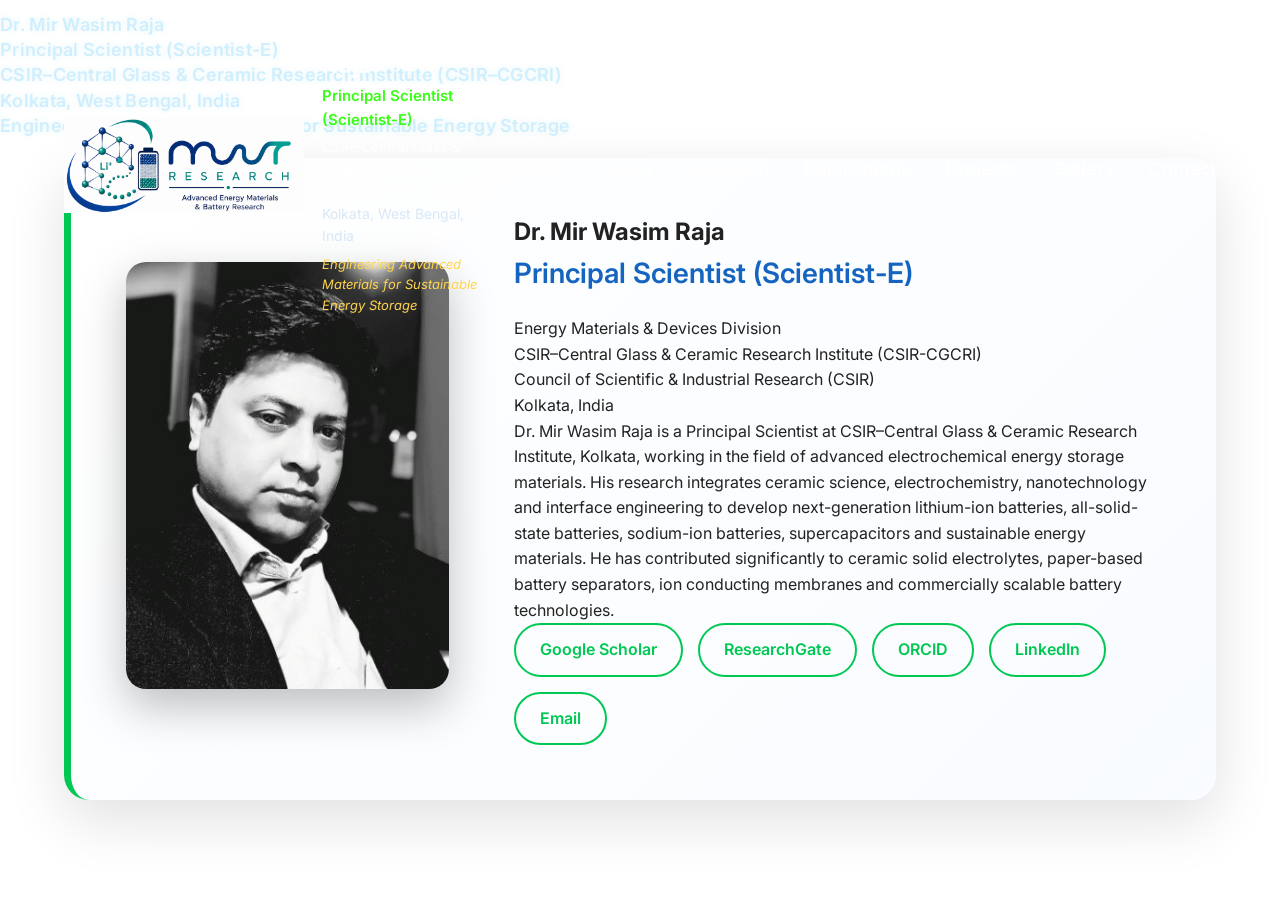
==== about.html @ a25ffb7a "Update about.html" ====
<!DOCTYPE html>
<html lang="en">

<head>

<meta charset="UTF-8">

<meta name="viewport" content="width=device-width, initial-scale=1.0">

<title>About | MWR Research</title>

<link rel="stylesheet" href="styles.css">

<link rel="preconnect" href="https://fonts.googleapis.com">

<link rel="preconnect" href="https://fonts.gstatic.com" crossorigin>

<link href="https://fonts.googleapis.com/css2?family=Inter:wght@300;400;500;600;700&display=swap" rel="stylesheet">

</head>

<body>

<!-- ==========================
HEADER
========================== -->

<header>

<div class="container">

<div class="logo-section">

<a href="index.html">

<img src="logo.png" alt="MWR Research Logo">

</a>

<div class="header-info">

<div class="header-info">

<div class="header-name">
Dr. Mir Wasim Raja
</div>

<div class="header-designation">
Principal Scientist (Scientist-E)
</div>

<div class="header-organization">
CSIR–Central Glass & Ceramic Research Institute (CSIR–CGCRI)
</div>

<div class="header-location">
Kolkata, West Bengal, India
</div>

<div class="header-tagline">
Engineering Advanced Materials for Sustainable Energy Storage
</div>

</div>
</div>

<nav>

<a href="index.html">Home</a>

<a href="about.html" class="active">About</a>

<a href="#">Research</a>

<a href="#">Publications</a>

<a href="#">Projects</a>

<a href="#">Gallery</a>

<a href="#">Contact</a>

</nav>

</div>

</header>
<!-- ==========================
HERO
========================== -->

<div class="director-name">

    <div class="name">
        Dr. Mir Wasim Raja
    </div>

    <div class="designation">
        Principal Scientist (Scientist-E)
    </div>

    <div class="profile-institute">
        CSIR–Central Glass & Ceramic Research Institute (CSIR–CGCRI)<br>
        Kolkata, West Bengal, India
    </div>

    <div class="tagline">
        Engineering Advanced Materials for Sustainable Energy Storage
    </div>

</div>
<!-- ==========================
PROFILE
========================== -->

<section class="about-profile">

<div class="container">

<div class="profile-card">

<div class="profile-image">
<img src="profile.jpg" alt="Dr. Mir Wasim Raja">
</div>

<div class="profile-content">

<h1>Dr. Mir Wasim Raja</h1>

<h3>Principal Scientist (Scientist-E)</h3>

<p class="institute">

Energy Materials & Devices Division<br>
CSIR–Central Glass & Ceramic Research Institute (CSIR-CGCRI)<br>
Council of Scientific & Industrial Research (CSIR)<br>
Kolkata, India

</p>

<p>

Dr. Mir Wasim Raja is a Principal Scientist at CSIR–Central Glass &
Ceramic Research Institute, Kolkata, working in the field of advanced
electrochemical energy storage materials.

His research integrates ceramic science, electrochemistry,
nanotechnology and interface engineering to develop next-generation
lithium-ion batteries, all-solid-state batteries, sodium-ion batteries,
supercapacitors and sustainable energy materials.

He has contributed significantly to ceramic solid electrolytes,
paper-based battery separators, ion conducting membranes and
commercially scalable battery technologies.

</p>

<div class="profile-buttons">

<a href="#">Google Scholar</a>

<a href="#">ResearchGate</a>

<a href="#">ORCID</a>

<a href="#">LinkedIn</a>

<a href="mailto:mwraja.cgcri@csir.res.in">Email</a>

</div>

</div>

</div>

</div>

</section>
---- styles.css ----
/* ==========================================
   MWR RESEARCH WEBSITE
   Author: Dr. Mir Wasim Raja
========================================== */

*{
    margin:0;
    padding:0;
    box-sizing:border-box;
}

html{
    scroll-behavior:smooth;
}

body{
    font-family:'Inter',sans-serif;
    background:#ffffff;
    color:#222;
    line-height:1.6;
}

/* ==========================
   CONTAINER
========================== */

.container{
    width:90%;
    max-width:1300px;
    margin:auto;
}

/* ==========================
   HEADER
========================== */

header{
    position:absolute;
    top:0;
    left:0;
    width:100%;
    z-index:1000;
    padding:22px 0;
    background:transparent;
}

header .container{
    display:flex;
    justify-content:space-between;
    align-items:center;
}
/* ==========================
   DIRECTOR NAME
========================== */

.director-name{
    margin-top:12px;
    margin-bottom:20px;
    font-size:18px;
    font-weight:600;
    color:#CFEFFF;
    letter-spacing:0.3px;
    text-shadow:0 0 6px rgba(176,224,230,0.30);
    line-height:1.4;
}


/* ==========================
   LOGO
========================== */

/* ==========================
   LOGO & HEADER INFO
========================== */

.logo-section{

    display:flex;

    align-items:center;

    gap:18px;

}

.logo-section{

    display:flex;

    align-items:center;

    gap:18px;

}

.logo-section img{

    width:240px;

    height:auto;

    transition:.3s;

}

.logo-section img:hover{

    transform:scale(1.03);

}

.logo-section img:hover{

    transform:scale(1.03);

}

.header-info{

    display:flex;

    flex-direction:column;

    justify-content:center;

}

.header-name{

    color:#ffffff;

    font-size:24px;

    font-weight:700;

    line-height:1.2;

}

.header-designation{

    color:#39FF14;

    font-size:15px;

    font-weight:600;

    margin-top:4px;

}

.header-organization{

    color:#ffffff;

    font-size:14px;

    margin-top:4px;

}

.header-location{

    color:#d9e7f5;

    font-size:14px;

}

.header-tagline{

    color:#FFD54F;

    font-size:13px;

    font-style:italic;

    margin-top:6px;

}
/* ==========================
   NAVIGATION
========================== */

nav{
    display:flex;
    gap:35px;
}

nav a{
    text-decoration:none;
    color:#ffffff;
    font-size:18px;
    font-weight:600;
    transition:.3s;
}

nav a:hover{
    color:#39FF14;
}

/* ==========================
   HERO
========================== */

.hero{

    min-height:100vh;

    display:flex;
    align-items:center;

    background:
    linear-gradient(
    rgba(5,12,28,.60),
    rgba(5,12,28,.70)
    ),
    url("hero-bg.png");

    background-size:cover;
    background-position:center;
    background-repeat:no-repeat;
}

.hero .container{
    max-width:1300px;
}

/* ==========================
   HERO CONTENT
========================== */

.hero h1{

    width:48%;

    font-size:30px;

    line-height:1.02;

    font-weight:800;

    color:#87CEEB; 

    margin-bottom:25px;

}

.hero h2{

    color:#39FF14;

    font-size:34px;

    font-weight:700;

    margin-bottom:28px;

    text-shadow:0 0 10px rgba(57,255,20,.55);

}

.hero p{

    width:45%;

    color:#ffffff;

    font-size:16px;

    line-height:1.8;

    margin-bottom:45px;

}

/* ==========================
   BUTTONS
========================== */

.hero-buttons{

    display:flex;

    gap:20px;

}

.btn-primary{

    background:#00B96B;

    color:white;

    padding:16px 34px;

    border-radius:8px;

    text-decoration:none;

    font-weight:700;

    transition:.3s;

}

.btn-primary:hover{

    background:#00945a;

    transform:translateY(-2px);

}

.btn-secondary{

    color:white;

    border:2px solid rgba(255,255,255,.8);

    padding:16px 34px;

    border-radius:8px;

    text-decoration:none;

    font-weight:600;

    transition:.3s;

}

.btn-secondary:hover{

    background:white;

    color:#0B3D91;

}

/* ==========================
   RESPONSIVE
========================== */

@media(max-width:992px){

.hero h1{

font-size:56px;

width:100%;

}

.hero h2{

font-size:28px;

}

.hero p{

width:100%;

font-size:18px;

}

nav{

display:none;

}

.hero-buttons{

flex-wrap:wrap;

}

}
/*==================================================
ABOUT PAGE
==================================================*/

/*==================================
ABOUT HERO
==================================*/

.about-hero{

    background:
    linear-gradient(rgba(2,18,45,.82),rgba(2,18,45,.82)),
    url("hero-bg.png");

    background-size:cover;
    background-position:center;
    background-repeat:no-repeat;

    padding:220px 20px 140px;

    text-align:center;

}

.about-hero h1{

    color:#FFFFFF;

    font-size:56px;

    font-weight:700;

    margin-bottom:20px;

}

.about-hero p{

    color:#ffffff;

    font-size:22px;

    max-width:850px;

    margin:auto;

    line-height:1.7;

    letter-spacing:.5px;

}

/*==================================
ABOUT PROFILE
==================================*/

.about-profile .container{

    max-width:1300px;

    margin:auto;

}
/*==================================
PROFILE CARD
==================================*/

.profile-card{

    display:flex;

    align-items:center;

    gap:65px;

    background:linear-gradient(135deg,#ffffff,#f8fbff);

    border-radius:25px;

    padding:55px;

    box-shadow:0 20px 60px rgba(0,0,0,.12);

    border-left:7px solid #00C853;

    transition:.35s;

}

.profile-card:hover{

    transform:translateY(-6px);

    box-shadow:0 30px 70px rgba(0,0,0,.18);

}

/*==================================
PROFILE IMAGE
==================================*/

.profile-image{

    flex:1;

    text-align:center;

}

.profile-image img{

    width:340px;

    max-width:100%;

    border-radius:20px;

    box-shadow:0 18px 45px rgba(0,0,0,.25);

    transition:.35s;

}

.profile-image img:hover{

    transform:scale(1.03);

}

/*==================================
PROFILE CONTENT
==================================*/

.profile-content{

    flex:2;

    max-width:760px;

}

.profile-content h2{

    color:#00B050;

    font-size:48px;

    font-weight:700;

    margin-bottom:10px;

}

.profile-content h3{

    color:#1565C0;

    font-size:28px;

    font-weight:600;

    margin-bottom:20px;

}

.profile-content .profile-institute{

    color:#555;

    font-size:18px;

    line-height:1.9;

    margin-bottom:28px;

}

.intro{

    color:#444;

    font-size:18px;

    line-height:1.9;

    text-align:justify;

    margin-bottom:35px;

}

/*==================================
PROFILE BUTTONS
==================================*/

.profile-buttons{

    display:flex;

    flex-wrap:wrap;

    gap:15px;

}

.profile-buttons a{

    display:inline-block;

    padding:12px 24px;

    text-decoration:none;

    border:2px solid #00C853;

    border-radius:30px;

    color:#00C853;

    font-weight:600;

    transition:.3s;

}

.profile-buttons a:hover{

    background:#00C853;

    color:#ffffff;

}

/*==================================
SECTION TITLE
==================================*/

.section-title{

    text-align:center;

    margin-bottom:55px;

}

.section-title h2{

    color:#003366;

    font-size:42px;

    margin-bottom:15px;

}

.section-title p{

    color:#666;

    font-size:19px;

}

/*==================================
RESPONSIVE
==================================*/

@media(max-width:1100px){

.profile-card{

    flex-direction:column;

    text-align:center;

}

.profile-content{

    max-width:100%;

    text-align:center;

}

.intro{

    text-align:left;

}

}

@media(max-width:768px){

.about-hero{

    padding:180px 20px 100px;

}

.about-hero h1{

    font-size:42px;

}

.about-hero p{

    font-size:18px;

}

.profile-card{

    padding:35px;

}

.profile-image img{

    width:240px;

}

.profile-content h2{

    font-size:34px;

}

.profile-content h3{

    font-size:22px;

}

.profile-content .profile-institute{

    font-size:16px;

}

.intro{

    font-size:16px;

}

.profile-buttons{

    justify-content:center;

}

}

@media(max-width:500px){

.about-hero h1{

    font-size:32px;

}

.profile-card{

    padding:25px;

}

.profile-image img{

    width:200px;

}

.profile-content h2{

    font-size:28px;

}

.profile-content h3{

    font-size:20px;

}

}
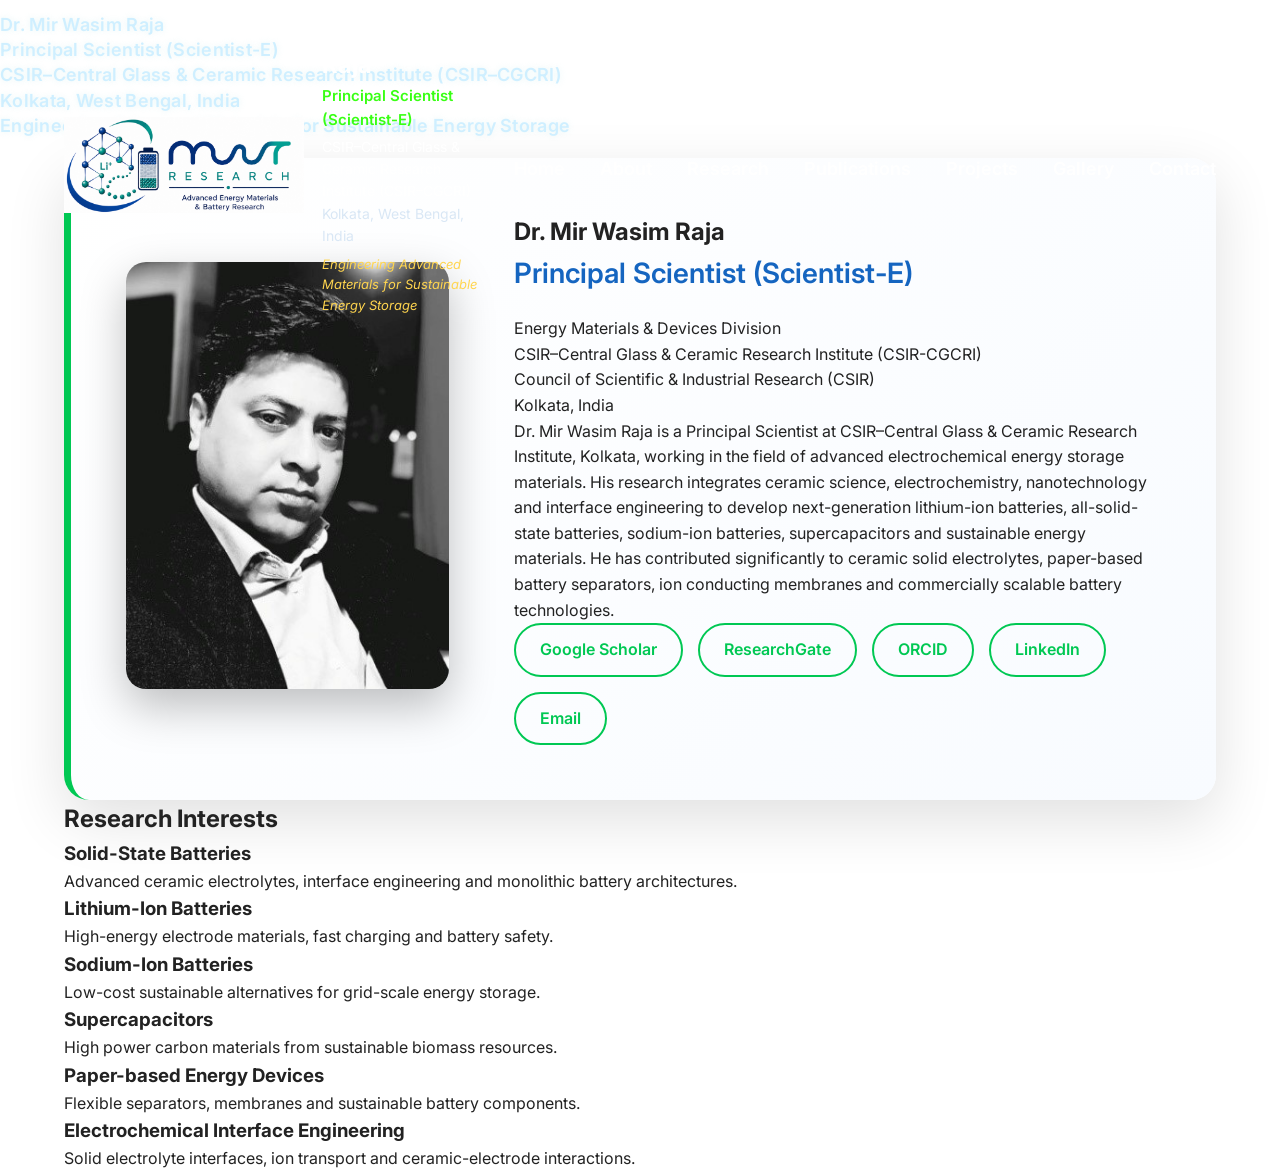
==== commit 12f3b81a: "Add research interests section to about.html Added a new section for research interests with various" ====
--- a/about.html
+++ b/about.html
@@ -176,3 +176,46 @@
 </div>
 
 </section>
+    <section class="research-interest">
+
+<div class="container">
+
+<h2>Research Interests</h2>
+
+<div class="interest-grid">
+
+<div class="card">
+<h3>Solid-State Batteries</h3>
+<p>Advanced ceramic electrolytes, interface engineering and monolithic battery architectures.</p>
+</div>
+
+<div class="card">
+<h3>Lithium-Ion Batteries</h3>
+<p>High-energy electrode materials, fast charging and battery safety.</p>
+</div>
+
+<div class="card">
+<h3>Sodium-Ion Batteries</h3>
+<p>Low-cost sustainable alternatives for grid-scale energy storage.</p>
+</div>
+
+<div class="card">
+<h3>Supercapacitors</h3>
+<p>High power carbon materials from sustainable biomass resources.</p>
+</div>
+
+<div class="card">
+<h3>Paper-based Energy Devices</h3>
+<p>Flexible separators, membranes and sustainable battery components.</p>
+</div>
+
+<div class="card">
+<h3>Electrochemical Interface Engineering</h3>
+<p>Solid electrolyte interfaces, ion transport and ceramic-electrode interactions.</p>
+</div>
+
+</div>
+
+</div>
+
+</section>
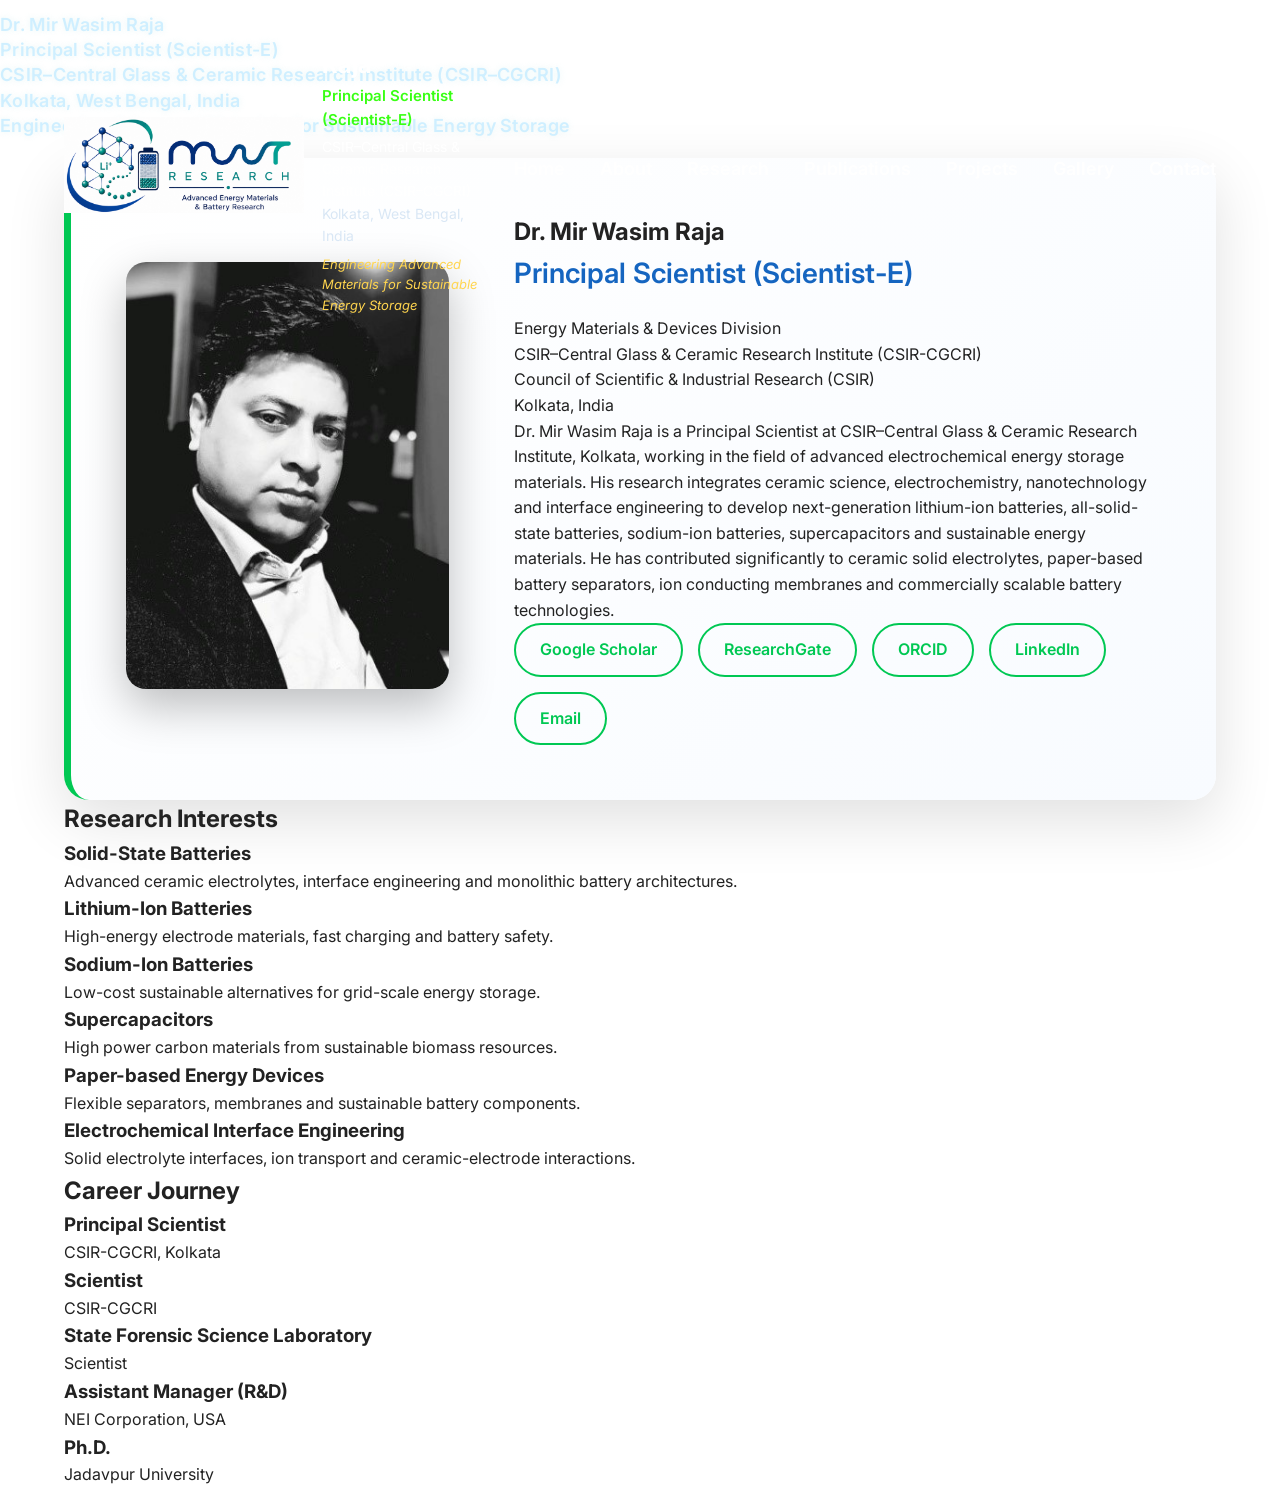
==== commit 4270dc9a: "Add career journey section to about.html" ====
--- a/about.html
+++ b/about.html
@@ -219,3 +219,41 @@
 </div>
 
 </section>
+<section class="career">
+
+<div class="container">
+
+<h2>Career Journey</h2>
+
+<div class="timeline">
+
+<div class="timeline-item">
+<h3>Principal Scientist</h3>
+<p>CSIR-CGCRI, Kolkata</p>
+</div>
+
+<div class="timeline-item">
+<h3>Scientist</h3>
+<p>CSIR-CGCRI</p>
+</div>
+
+<div class="timeline-item">
+<h3>State Forensic Science Laboratory</h3>
+<p>Scientist</p>
+</div>
+
+<div class="timeline-item">
+<h3>Assistant Manager (R&D)</h3>
+<p>NEI Corporation, USA</p>
+</div>
+
+<div class="timeline-item">
+<h3>Ph.D.</h3>
+<p>Jadavpur University</p>
+</div>
+
+</div>
+
+</div>
+
+</section>
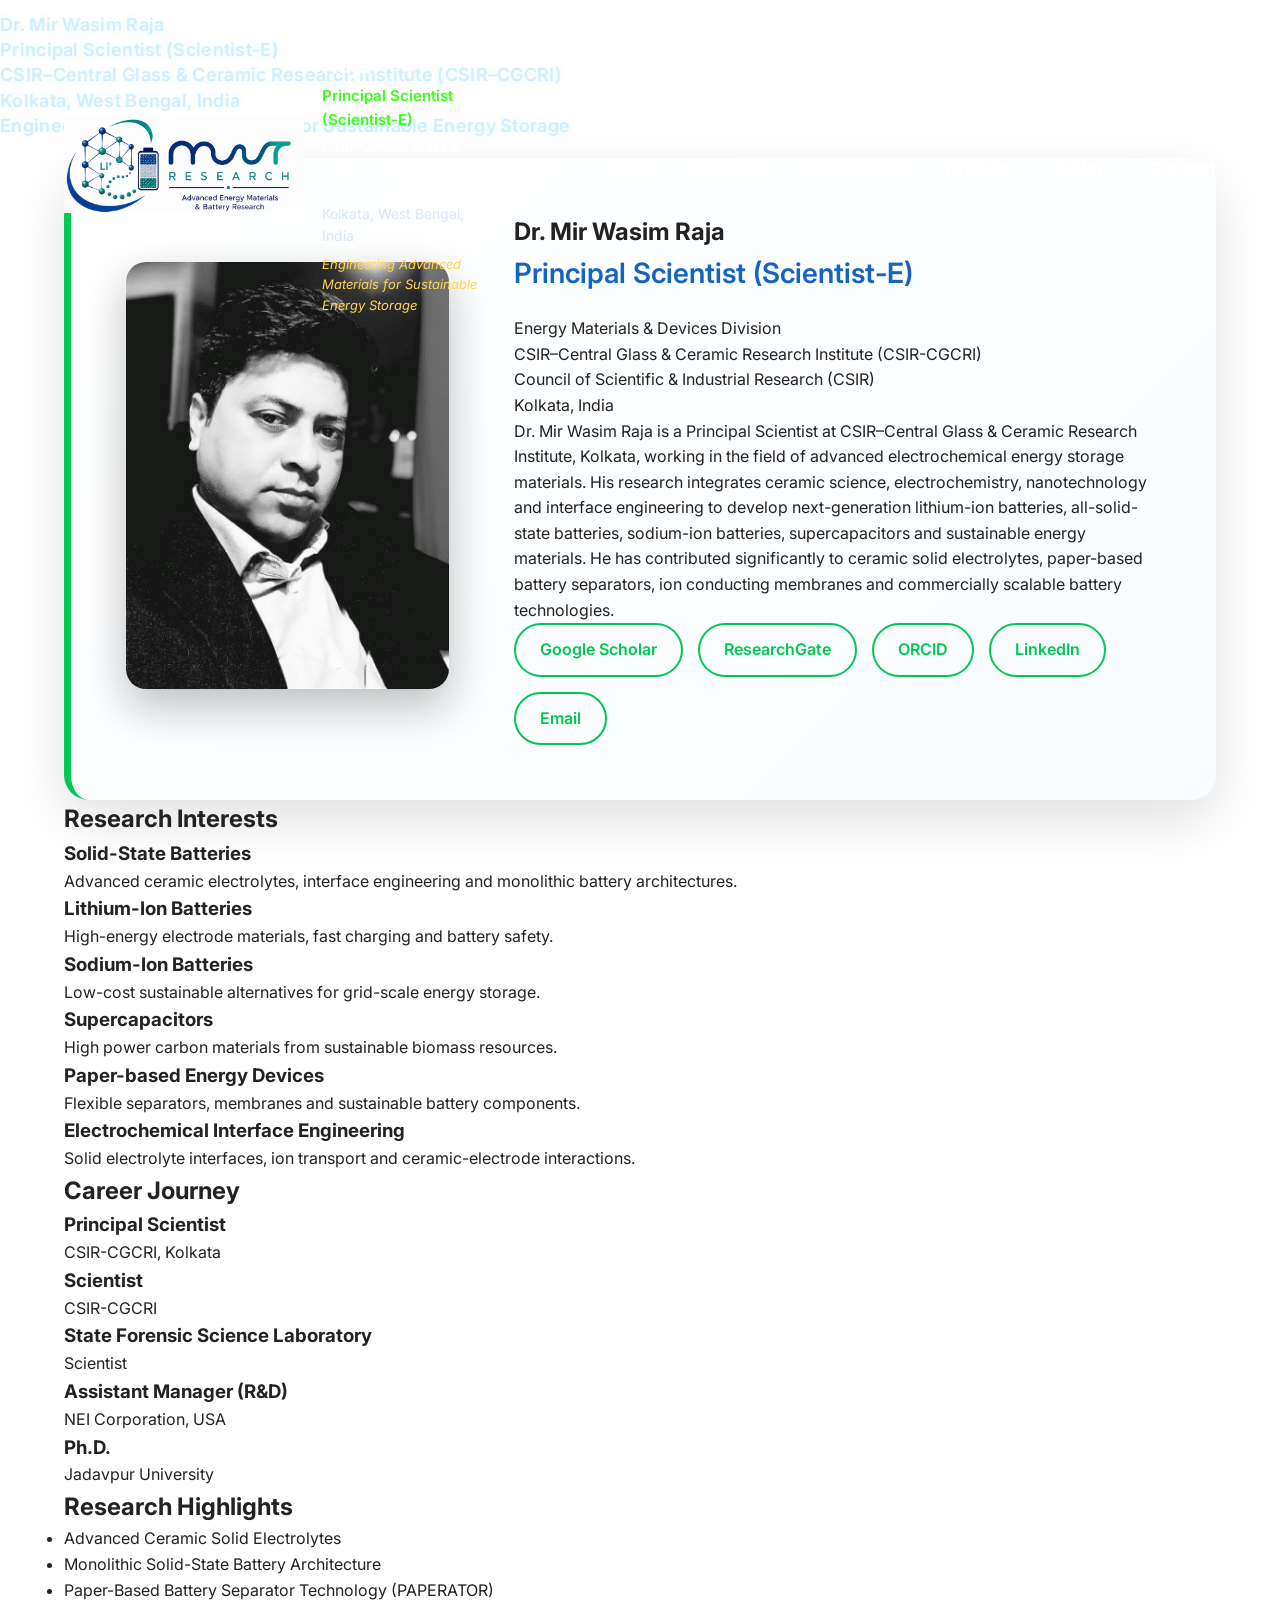
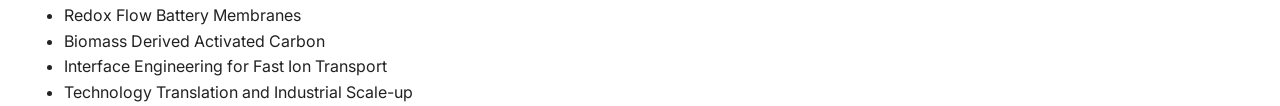
==== commit 76651055: "Add research highlights section to about.html Added a new section for research highlights with a lis" ====
--- a/about.html
+++ b/about.html
@@ -257,3 +257,30 @@
 </div>
 
 </section>
+    <section class="highlights">
+
+<div class="container">
+
+<h2>Research Highlights</h2>
+
+<ul>
+
+<li>Advanced Ceramic Solid Electrolytes</li>
+
+<li>Monolithic Solid-State Battery Architecture</li>
+
+<li>Paper-Based Battery Separator Technology (PAPERATOR)</li>
+
+<li>Redox Flow Battery Membranes</li>
+
+<li>Biomass Derived Activated Carbon</li>
+
+<li>Interface Engineering for Fast Ion Transport</li>
+
+<li>Technology Translation and Industrial Scale-up</li>
+
+</ul>
+
+</div>
+
+</section>
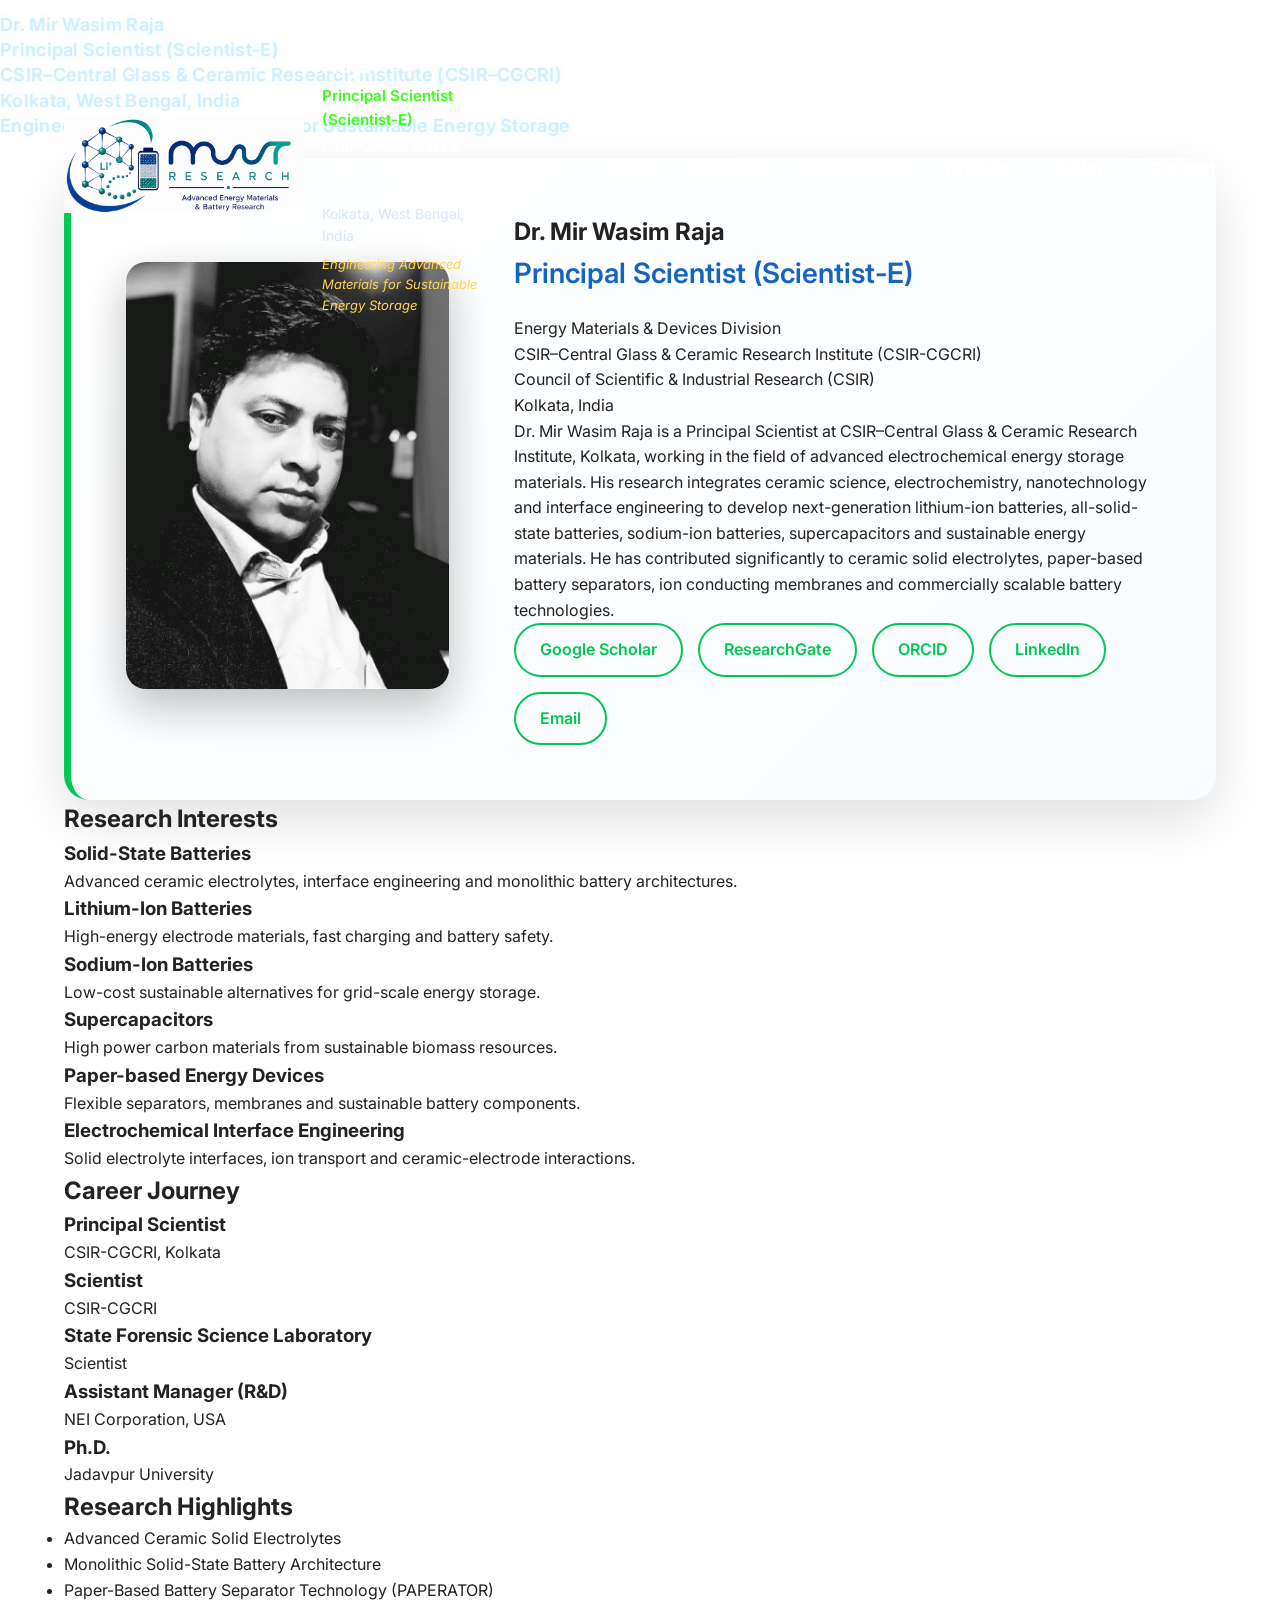
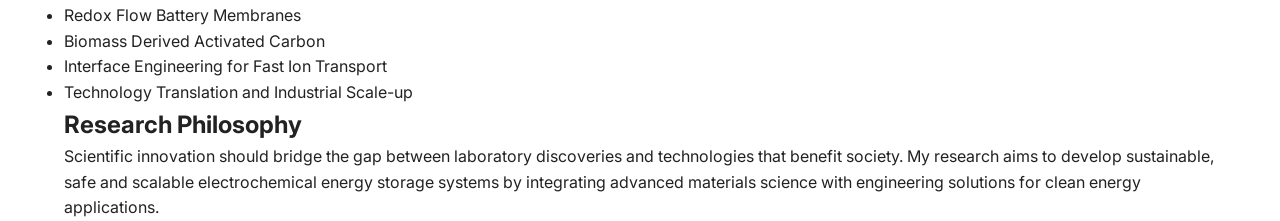
==== commit 181453af: "Add research philosophy section to about.html Added a new section detailing research philosophy." ====
--- a/about.html
+++ b/about.html
@@ -284,3 +284,22 @@
 </div>
 
 </section>
+<section class="philosophy">
+
+<div class="container">
+
+<h2>Research Philosophy</h2>
+
+<p>
+
+Scientific innovation should bridge the gap between laboratory
+discoveries and technologies that benefit society. My research aims to
+develop sustainable, safe and scalable electrochemical energy storage
+systems by integrating advanced materials science with engineering
+solutions for clean energy applications.
+
+</p>
+
+</div>
+
+</section>
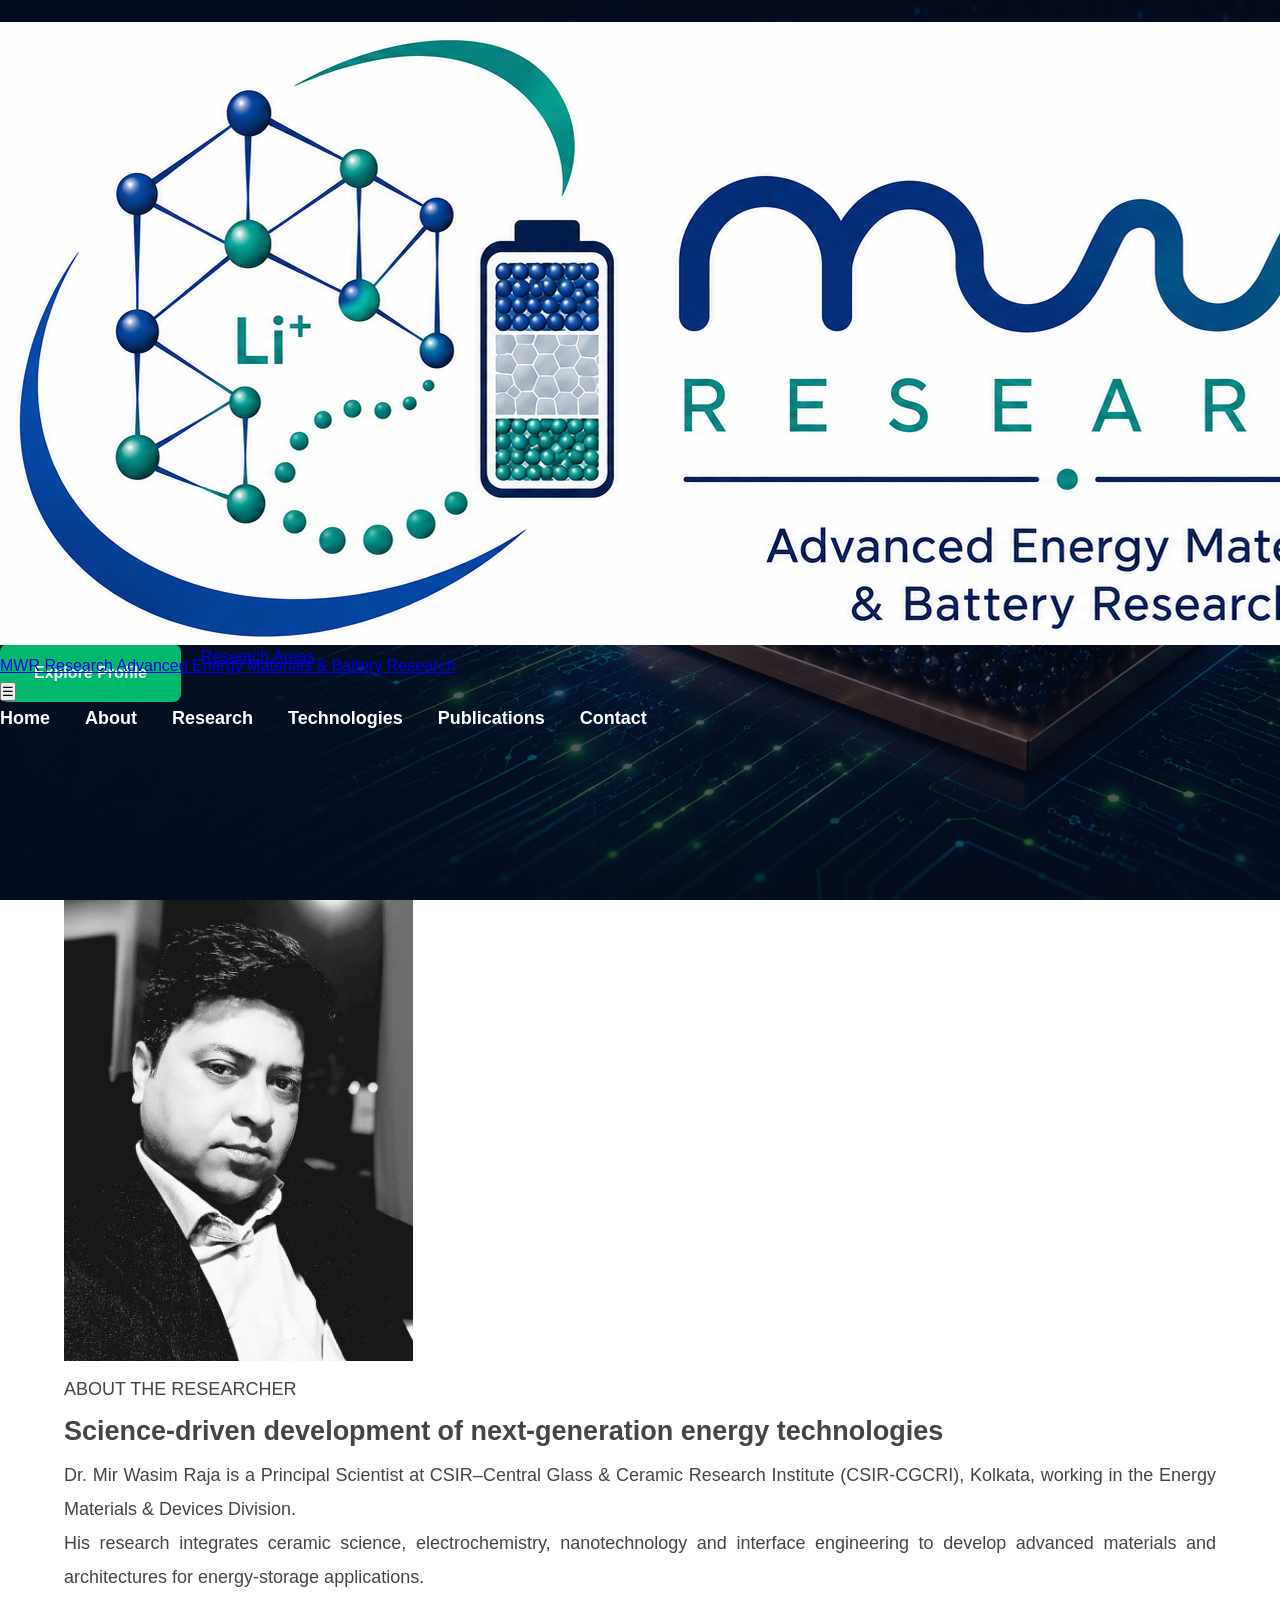
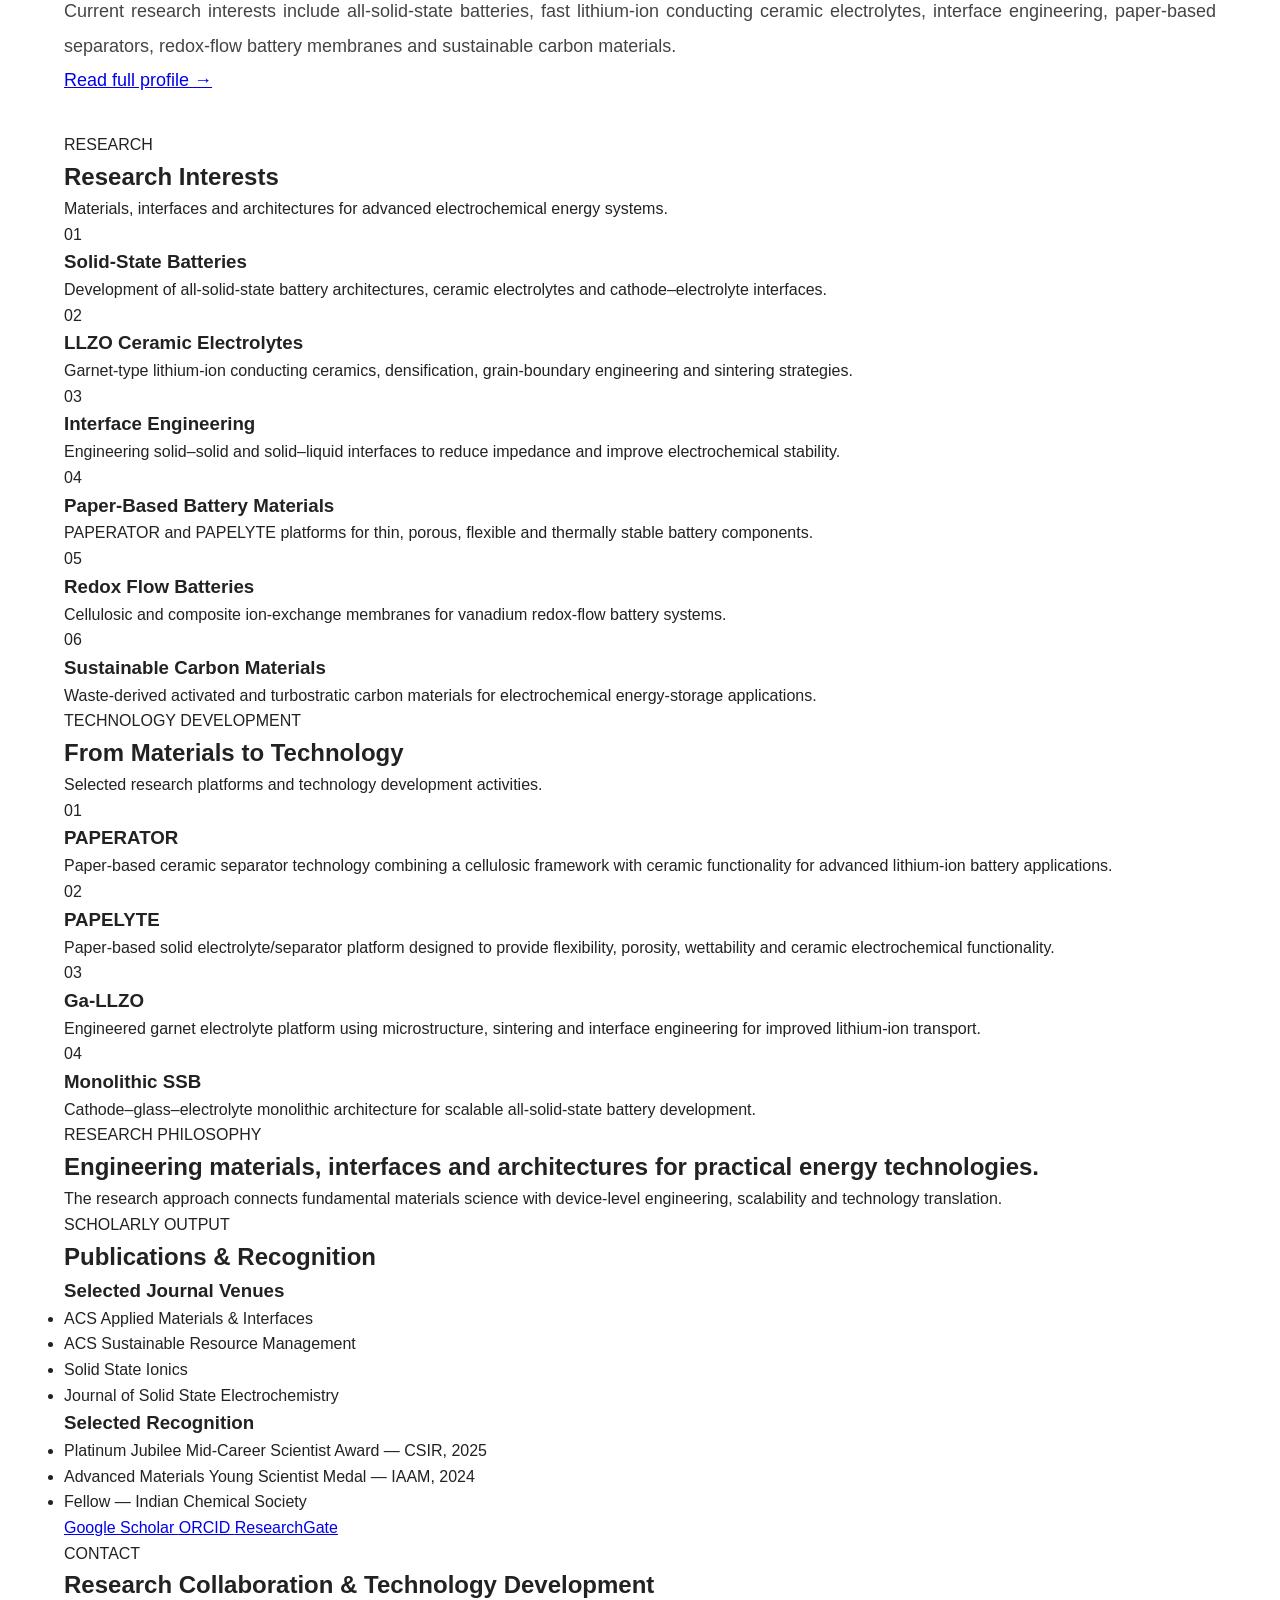
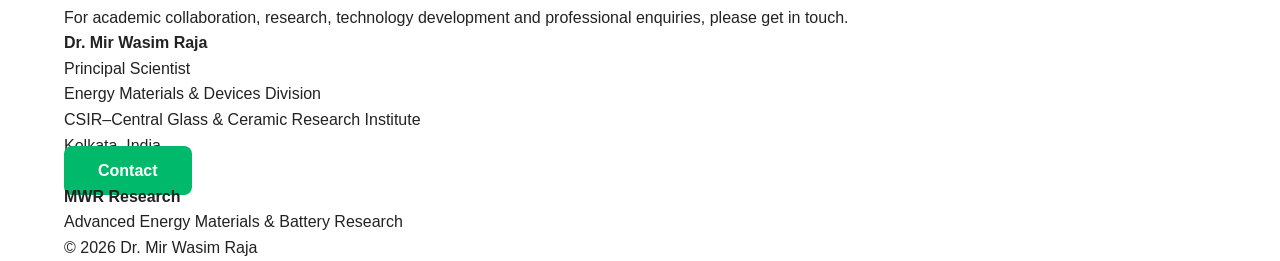
==== commit d1894a79: "Enhance SEO with updated meta tags and content Updated meta tags and content for better SEO and clar" ====
--- a/about.html
+++ b/about.html
@@ -2,304 +2,843 @@
 <html lang="en">
 
 <head>
-
-<meta charset="UTF-8">
-
-<meta name="viewport" content="width=device-width, initial-scale=1.0">
-
-<title>About | MWR Research</title>
-
-<link rel="stylesheet" href="styles.css">
-
-<link rel="preconnect" href="https://fonts.googleapis.com">
-
-<link rel="preconnect" href="https://fonts.gstatic.com" crossorigin>
-
-<link href="https://fonts.googleapis.com/css2?family=Inter:wght@300;400;500;600;700&display=swap" rel="stylesheet">
-
+    <meta charset="UTF-8">
+
+    <meta name="viewport"
+          content="width=device-width, initial-scale=1.0">
+
+    <meta name="description"
+          content="Dr. Mir Wasim Raja - Principal Scientist, CSIR-CGCRI. Research in energy materials, solid-state batteries, ceramic electrolytes and electrochemical energy storage.">
+
+    <meta name="keywords"
+          content="Mir Wasim Raja, CSIR-CGCRI, solid state battery, LLZO, energy materials, ceramic electrolyte, PAPERATOR, PAPELYTE">
+
+    <meta name="author"
+          content="Dr. Mir Wasim Raja">
+
+    <title>Dr. Mir Wasim Raja | Energy Materials & Battery Research</title>
+
+    <link rel="stylesheet" href="styles.css">
 </head>
 
 <body>
 
-<!-- ==========================
-HEADER
-========================== -->
-
-<header>
-
-<div class="container">
-
-<div class="logo-section">
-
-<a href="index.html">
-
-<img src="logo.png" alt="MWR Research Logo">
-
-</a>
-
-<div class="header-info">
-
-<div class="header-info">
-
-<div class="header-name">
-Dr. Mir Wasim Raja
-</div>
-
-<div class="header-designation">
-Principal Scientist (Scientist-E)
-</div>
-
-<div class="header-organization">
-CSIR–Central Glass & Ceramic Research Institute (CSIR–CGCRI)
-</div>
-
-<div class="header-location">
-Kolkata, West Bengal, India
-</div>
-
-<div class="header-tagline">
-Engineering Advanced Materials for Sustainable Energy Storage
-</div>
-
-</div>
-</div>
-
-<nav>
-
-<a href="index.html">Home</a>
-
-<a href="about.html" class="active">About</a>
-
-<a href="#">Research</a>
-
-<a href="#">Publications</a>
-
-<a href="#">Projects</a>
-
-<a href="#">Gallery</a>
-
-<a href="#">Contact</a>
-
-</nav>
-
-</div>
+<!-- =====================================================
+     NAVIGATION
+===================================================== -->
+
+<header class="site-header">
+
+    <div class="nav-container">
+
+        <a href="index.html" class="brand">
+
+            <img src="logo.png"
+                 alt="MWR Research Logo"
+                 class="brand-logo">
+
+            <div class="brand-text">
+                <span class="brand-name">
+                    MWR Research
+                </span>
+
+                <span class="brand-subtitle">
+                    Advanced Energy Materials & Battery Research
+                </span>
+            </div>
+
+        </a>
+
+
+        <button class="menu-toggle"
+                id="menuToggle"
+                aria-label="Open navigation menu">
+
+            ☰
+
+        </button>
+
+
+        <nav class="navigation" id="navigation">
+
+            <a href="index.html" class="active">
+                Home
+            </a>
+
+            <a href="about.html">
+                About
+            </a>
+
+            <a href="#research">
+                Research
+            </a>
+
+            <a href="#technologies">
+                Technologies
+            </a>
+
+            <a href="#publications">
+                Publications
+            </a>
+
+            <a href="#contact">
+                Contact
+            </a>
+
+        </nav>
+
+    </div>
 
 </header>
-<!-- ==========================
-HERO
-========================== -->
-
-<div class="director-name">
-
-    <div class="name">
-        Dr. Mir Wasim Raja
+
+
+
+<!-- =====================================================
+     HERO
+===================================================== -->
+
+<section class="hero">
+
+    <div class="hero-background"></div>
+
+    <div class="hero-overlay"></div>
+
+
+    <div class="hero-content">
+
+        <p class="hero-kicker">
+            ENERGY MATERIALS &amp; ELECTROCHEMICAL TECHNOLOGIES
+        </p>
+
+
+        <h1>
+            Dr. Mir Wasim Raja
+        </h1>
+
+
+        <h2>
+            Principal Scientist
+        </h2>
+
+
+        <p class="hero-institution">
+            CSIR–Central Glass &amp; Ceramic Research Institute
+            <br>
+            Kolkata, India
+        </p>
+
+
+        <p class="hero-description">
+
+            Research and technology development in advanced energy
+            materials, solid-state batteries, ceramic electrolytes,
+            paper-based battery components and sustainable
+            electrochemical energy-storage systems.
+
+        </p>
+
+
+        <div class="hero-buttons">
+
+            <a href="about.html"
+               class="btn btn-primary">
+
+                Explore Profile
+
+            </a>
+
+
+            <a href="#research"
+               class="btn btn-outline">
+
+                Research Areas
+
+            </a>
+
+        </div>
+
     </div>
 
-    <div class="designation">
-        Principal Scientist (Scientist-E)
+</section>
+
+
+
+<!-- =====================================================
+     INTRODUCTION
+===================================================== -->
+
+<section class="intro section">
+
+    <div class="container intro-grid">
+
+        <div class="intro-image">
+
+            <img src="profile.jpg"
+                 alt="Dr. Mir Wasim Raja"
+                 loading="lazy">
+
+        </div>
+
+
+        <div class="intro-content">
+
+            <p class="section-label">
+                ABOUT THE RESEARCHER
+            </p>
+
+
+            <h2>
+                Science-driven development of
+                next-generation energy technologies
+            </h2>
+
+
+            <p>
+
+                Dr. Mir Wasim Raja is a Principal Scientist at
+                CSIR–Central Glass &amp; Ceramic Research Institute
+                (CSIR-CGCRI), Kolkata, working in the Energy Materials
+                &amp; Devices Division.
+
+            </p>
+
+
+            <p>
+
+                His research integrates ceramic science,
+                electrochemistry, nanotechnology and interface
+                engineering to develop advanced materials and
+                architectures for energy-storage applications.
+
+            </p>
+
+
+            <p>
+
+                Current research interests include all-solid-state
+                batteries, fast lithium-ion conducting ceramic
+                electrolytes, interface engineering, paper-based
+                separators, redox-flow battery membranes and
+                sustainable carbon materials.
+
+            </p>
+
+
+            <a href="about.html"
+               class="text-link">
+
+                Read full profile →
+                
+            </a>
+
+        </div>
+
     </div>
 
-    <div class="profile-institute">
-        CSIR–Central Glass & Ceramic Research Institute (CSIR–CGCRI)<br>
-        Kolkata, West Bengal, India
+</section>
+
+
+
+<!-- =====================================================
+     RESEARCH
+===================================================== -->
+
+<section id="research"
+         class="section research-section">
+
+    <div class="container">
+
+        <div class="section-heading">
+
+            <p class="section-label">
+                RESEARCH
+            </p>
+
+            <h2>
+                Research Interests
+            </h2>
+
+            <p>
+                Materials, interfaces and architectures for
+                advanced electrochemical energy systems.
+            </p>
+
+        </div>
+
+
+        <div class="research-grid">
+
+
+            <article class="research-card">
+
+                <div class="research-number">
+                    01
+                </div>
+
+                <h3>
+                    Solid-State Batteries
+                </h3>
+
+                <p>
+
+                    Development of all-solid-state battery
+                    architectures, ceramic electrolytes and
+                    cathode–electrolyte interfaces.
+
+                </p>
+
+            </article>
+
+
+
+            <article class="research-card">
+
+                <div class="research-number">
+                    02
+                </div>
+
+                <h3>
+                    LLZO Ceramic Electrolytes
+                </h3>
+
+                <p>
+
+                    Garnet-type lithium-ion conducting ceramics,
+                    densification, grain-boundary engineering
+                    and sintering strategies.
+
+                </p>
+
+            </article>
+
+
+
+            <article class="research-card">
+
+                <div class="research-number">
+                    03
+                </div>
+
+                <h3>
+                    Interface Engineering
+                </h3>
+
+                <p>
+
+                    Engineering solid–solid and solid–liquid
+                    interfaces to reduce impedance and improve
+                    electrochemical stability.
+
+                </p>
+
+            </article>
+
+
+
+            <article class="research-card">
+
+                <div class="research-number">
+                    04
+                </div>
+
+                <h3>
+                    Paper-Based Battery Materials
+                </h3>
+
+                <p>
+
+                    PAPERATOR and PAPELYTE platforms for thin,
+                    porous, flexible and thermally stable
+                    battery components.
+
+                </p>
+
+            </article>
+
+
+
+            <article class="research-card">
+
+                <div class="research-number">
+                    05
+                </div>
+
+                <h3>
+                    Redox Flow Batteries
+                </h3>
+
+                <p>
+
+                    Cellulosic and composite ion-exchange
+                    membranes for vanadium redox-flow
+                    battery systems.
+
+                </p>
+
+            </article>
+
+
+
+            <article class="research-card">
+
+                <div class="research-number">
+                    06
+                </div>
+
+                <h3>
+                    Sustainable Carbon Materials
+                </h3>
+
+                <p>
+
+                    Waste-derived activated and turbostratic
+                    carbon materials for electrochemical
+                    energy-storage applications.
+
+                </p>
+
+            </article>
+
+        </div>
+
     </div>
 
-    <div class="tagline">
-        Engineering Advanced Materials for Sustainable Energy Storage
+</section>
+
+
+
+<!-- =====================================================
+     TECHNOLOGIES
+===================================================== -->
+
+<section id="technologies"
+         class="section technology-section">
+
+    <div class="container">
+
+        <div class="section-heading">
+
+            <p class="section-label">
+                TECHNOLOGY DEVELOPMENT
+            </p>
+
+            <h2>
+                From Materials to Technology
+            </h2>
+
+            <p>
+                Selected research platforms and technology
+                development activities.
+            </p>
+
+        </div>
+
+
+        <div class="technology-list">
+
+
+            <article class="technology-item">
+
+                <div class="technology-title">
+
+                    <span>
+                        01
+                    </span>
+
+                    <h3>
+                        PAPERATOR
+                    </h3>
+
+                </div>
+
+
+                <div class="technology-description">
+
+                    <p>
+
+                        Paper-based ceramic separator technology
+                        combining a cellulosic framework with
+                        ceramic functionality for advanced
+                        lithium-ion battery applications.
+
+                    </p>
+
+                </div>
+
+            </article>
+
+
+
+            <article class="technology-item">
+
+                <div class="technology-title">
+
+                    <span>
+                        02
+                    </span>
+
+                    <h3>
+                        PAPELYTE
+                    </h3>
+
+                </div>
+
+
+                <div class="technology-description">
+
+                    <p>
+
+                        Paper-based solid electrolyte/separator
+                        platform designed to provide flexibility,
+                        porosity, wettability and ceramic
+                        electrochemical functionality.
+
+                    </p>
+
+                </div>
+
+            </article>
+
+
+
+            <article class="technology-item">
+
+                <div class="technology-title">
+
+                    <span>
+                        03
+                    </span>
+
+                    <h3>
+                        Ga-LLZO
+                    </h3>
+
+                </div>
+
+
+                <div class="technology-description">
+
+                    <p>
+
+                        Engineered garnet electrolyte platform
+                        using microstructure, sintering and
+                        interface engineering for improved
+                        lithium-ion transport.
+
+                    </p>
+
+                </div>
+
+            </article>
+
+
+
+            <article class="technology-item">
+
+                <div class="technology-title">
+
+                    <span>
+                        04
+                    </span>
+
+                    <h3>
+                        Monolithic SSB
+                    </h3>
+
+                </div>
+
+
+                <div class="technology-description">
+
+                    <p>
+
+                        Cathode–glass–electrolyte monolithic
+                        architecture for scalable all-solid-state
+                        battery development.
+
+                    </p>
+
+                </div>
+
+            </article>
+
+        </div>
+
     </div>
 
-</div>
-<!-- ==========================
-PROFILE
-========================== -->
-
-<section class="about-profile">
-
-<div class="container">
-
-<div class="profile-card">
-
-<div class="profile-image">
-<img src="profile.jpg" alt="Dr. Mir Wasim Raja">
-</div>
-
-<div class="profile-content">
-
-<h1>Dr. Mir Wasim Raja</h1>
-
-<h3>Principal Scientist (Scientist-E)</h3>
-
-<p class="institute">
-
-Energy Materials & Devices Division<br>
-CSIR–Central Glass & Ceramic Research Institute (CSIR-CGCRI)<br>
-Council of Scientific & Industrial Research (CSIR)<br>
-Kolkata, India
-
-</p>
-
-<p>
-
-Dr. Mir Wasim Raja is a Principal Scientist at CSIR–Central Glass &
-Ceramic Research Institute, Kolkata, working in the field of advanced
-electrochemical energy storage materials.
-
-His research integrates ceramic science, electrochemistry,
-nanotechnology and interface engineering to develop next-generation
-lithium-ion batteries, all-solid-state batteries, sodium-ion batteries,
-supercapacitors and sustainable energy materials.
-
-He has contributed significantly to ceramic solid electrolytes,
-paper-based battery separators, ion conducting membranes and
-commercially scalable battery technologies.
-
-</p>
-
-<div class="profile-buttons">
-
-<a href="#">Google Scholar</a>
-
-<a href="#">ResearchGate</a>
-
-<a href="#">ORCID</a>
-
-<a href="#">LinkedIn</a>
-
-<a href="mailto:mwraja.cgcri@csir.res.in">Email</a>
-
-</div>
-
-</div>
-
-</div>
-
-</div>
-
 </section>
-    <section class="research-interest">
-
-<div class="container">
-
-<h2>Research Interests</h2>
-
-<div class="interest-grid">
-
-<div class="card">
-<h3>Solid-State Batteries</h3>
-<p>Advanced ceramic electrolytes, interface engineering and monolithic battery architectures.</p>
-</div>
-
-<div class="card">
-<h3>Lithium-Ion Batteries</h3>
-<p>High-energy electrode materials, fast charging and battery safety.</p>
-</div>
-
-<div class="card">
-<h3>Sodium-Ion Batteries</h3>
-<p>Low-cost sustainable alternatives for grid-scale energy storage.</p>
-</div>
-
-<div class="card">
-<h3>Supercapacitors</h3>
-<p>High power carbon materials from sustainable biomass resources.</p>
-</div>
-
-<div class="card">
-<h3>Paper-based Energy Devices</h3>
-<p>Flexible separators, membranes and sustainable battery components.</p>
-</div>
-
-<div class="card">
-<h3>Electrochemical Interface Engineering</h3>
-<p>Solid electrolyte interfaces, ion transport and ceramic-electrode interactions.</p>
-</div>
-
-</div>
-
-</div>
+
+
+
+<!-- =====================================================
+     RESEARCH PHILOSOPHY
+===================================================== -->
+
+<section class="philosophy-section">
+
+    <div class="philosophy-overlay"></div>
+
+    <div class="container philosophy-content">
+
+        <p class="section-label light">
+            RESEARCH PHILOSOPHY
+        </p>
+
+
+        <h2>
+
+            Engineering materials,
+            interfaces and architectures
+            for practical energy technologies.
+
+        </h2>
+
+
+        <p>
+
+            The research approach connects fundamental materials
+            science with device-level engineering, scalability
+            and technology translation.
+
+        </p>
+
+    </div>
 
 </section>
-<section class="career">
-
-<div class="container">
-
-<h2>Career Journey</h2>
-
-<div class="timeline">
-
-<div class="timeline-item">
-<h3>Principal Scientist</h3>
-<p>CSIR-CGCRI, Kolkata</p>
-</div>
-
-<div class="timeline-item">
-<h3>Scientist</h3>
-<p>CSIR-CGCRI</p>
-</div>
-
-<div class="timeline-item">
-<h3>State Forensic Science Laboratory</h3>
-<p>Scientist</p>
-</div>
-
-<div class="timeline-item">
-<h3>Assistant Manager (R&D)</h3>
-<p>NEI Corporation, USA</p>
-</div>
-
-<div class="timeline-item">
-<h3>Ph.D.</h3>
-<p>Jadavpur University</p>
-</div>
-
-</div>
-
-</div>
+
+
+
+<!-- =====================================================
+     PUBLICATIONS
+===================================================== -->
+
+<section id="publications"
+         class="section publication-section">
+
+    <div class="container">
+
+        <div class="section-heading">
+
+            <p class="section-label">
+                SCHOLARLY OUTPUT
+            </p>
+
+            <h2>
+                Publications &amp; Recognition
+            </h2>
+
+        </div>
+
+
+        <div class="publication-grid">
+
+
+            <div class="publication-column">
+
+                <h3>
+                    Selected Journal Venues
+                </h3>
+
+
+                <ul>
+
+                    <li>
+                        ACS Applied Materials &amp; Interfaces
+                    </li>
+
+                    <li>
+                        ACS Sustainable Resource Management
+                    </li>
+
+                    <li>
+                        Solid State Ionics
+                    </li>
+
+                    <li>
+                        Journal of Solid State Electrochemistry
+                    </li>
+
+                </ul>
+
+            </div>
+
+
+
+            <div class="publication-column">
+
+                <h3>
+                    Selected Recognition
+                </h3>
+
+
+                <ul>
+
+                    <li>
+                        Platinum Jubilee Mid-Career Scientist
+                        Award — CSIR, 2025
+                    </li>
+
+                    <li>
+                        Advanced Materials Young Scientist
+                        Medal — IAAM, 2024
+                    </li>
+
+                    <li>
+                        Fellow — Indian Chemical Society
+                    </li>
+
+                </ul>
+
+            </div>
+
+        </div>
+
+
+        <div class="publication-buttons">
+
+            <a href="#"
+               class="btn btn-dark">
+
+                Google Scholar
+
+            </a>
+
+
+            <a href="#"
+               class="btn btn-light">
+
+                ORCID
+
+            </a>
+
+
+            <a href="#"
+               class="btn btn-light">
+
+                ResearchGate
+
+            </a>
+
+        </div>
+
+    </div>
 
 </section>
-    <section class="highlights">
-
-<div class="container">
-
-<h2>Research Highlights</h2>
-
-<ul>
-
-<li>Advanced Ceramic Solid Electrolytes</li>
-
-<li>Monolithic Solid-State Battery Architecture</li>
-
-<li>Paper-Based Battery Separator Technology (PAPERATOR)</li>
-
-<li>Redox Flow Battery Membranes</li>
-
-<li>Biomass Derived Activated Carbon</li>
-
-<li>Interface Engineering for Fast Ion Transport</li>
-
-<li>Technology Translation and Industrial Scale-up</li>
-
-</ul>
-
-</div>
+
+
+
+<!-- =====================================================
+     CONTACT
+===================================================== -->
+
+<section id="contact"
+         class="contact-section">
+
+    <div class="container contact-container">
+
+        <div>
+
+            <p class="section-label light">
+                CONTACT
+            </p>
+
+
+            <h2>
+                Research Collaboration &amp;
+                Technology Development
+            </h2>
+
+
+            <p>
+
+                For academic collaboration, research,
+                technology development and professional
+                enquiries, please get in touch.
+
+            </p>
+
+        </div>
+
+
+        <div class="contact-details">
+
+            <p>
+                <strong>
+                    Dr. Mir Wasim Raja
+                </strong>
+            </p>
+
+
+            <p>
+                Principal Scientist
+            </p>
+
+
+            <p>
+                Energy Materials &amp; Devices Division
+            </p>
+
+
+            <p>
+                CSIR–Central Glass &amp; Ceramic Research Institute
+            </p>
+
+
+            <p>
+                Kolkata, India
+            </p>
+
+
+            <a href="mailto:"
+               class="btn btn-primary">
+
+                Contact
+
+            </a>
+
+        </div>
+
+    </div>
 
 </section>
-<section class="philosophy">
-
-<div class="container">
-
-<h2>Research Philosophy</h2>
-
-<p>
-
-Scientific innovation should bridge the gap between laboratory
-discoveries and technologies that benefit society. My research aims to
-develop sustainable, safe and scalable electrochemical energy storage
-systems by integrating advanced materials science with engineering
-solutions for clean energy applications.
-
-</p>
-
-</div>
-
-</section>
+
+
+
+<!-- =====================================================
+     FOOTER
+===================================================== -->
+
+<footer class="site-footer">
+
+    <div class="container footer-container">
+
+        <div>
+
+            <strong>
+                MWR Research
+            </strong>
+
+            <p>
+                Advanced Energy Materials &amp; Battery Research
+            </p>
+
+        </div>
+
+
+        <div>
+
+            © 2026 Dr. Mir Wasim Raja
+
+        </div>
+
+    </div>
+
+</footer>
+
+
+
+<script src="scripts.js"></script>
+
+</body>
+
+</html>
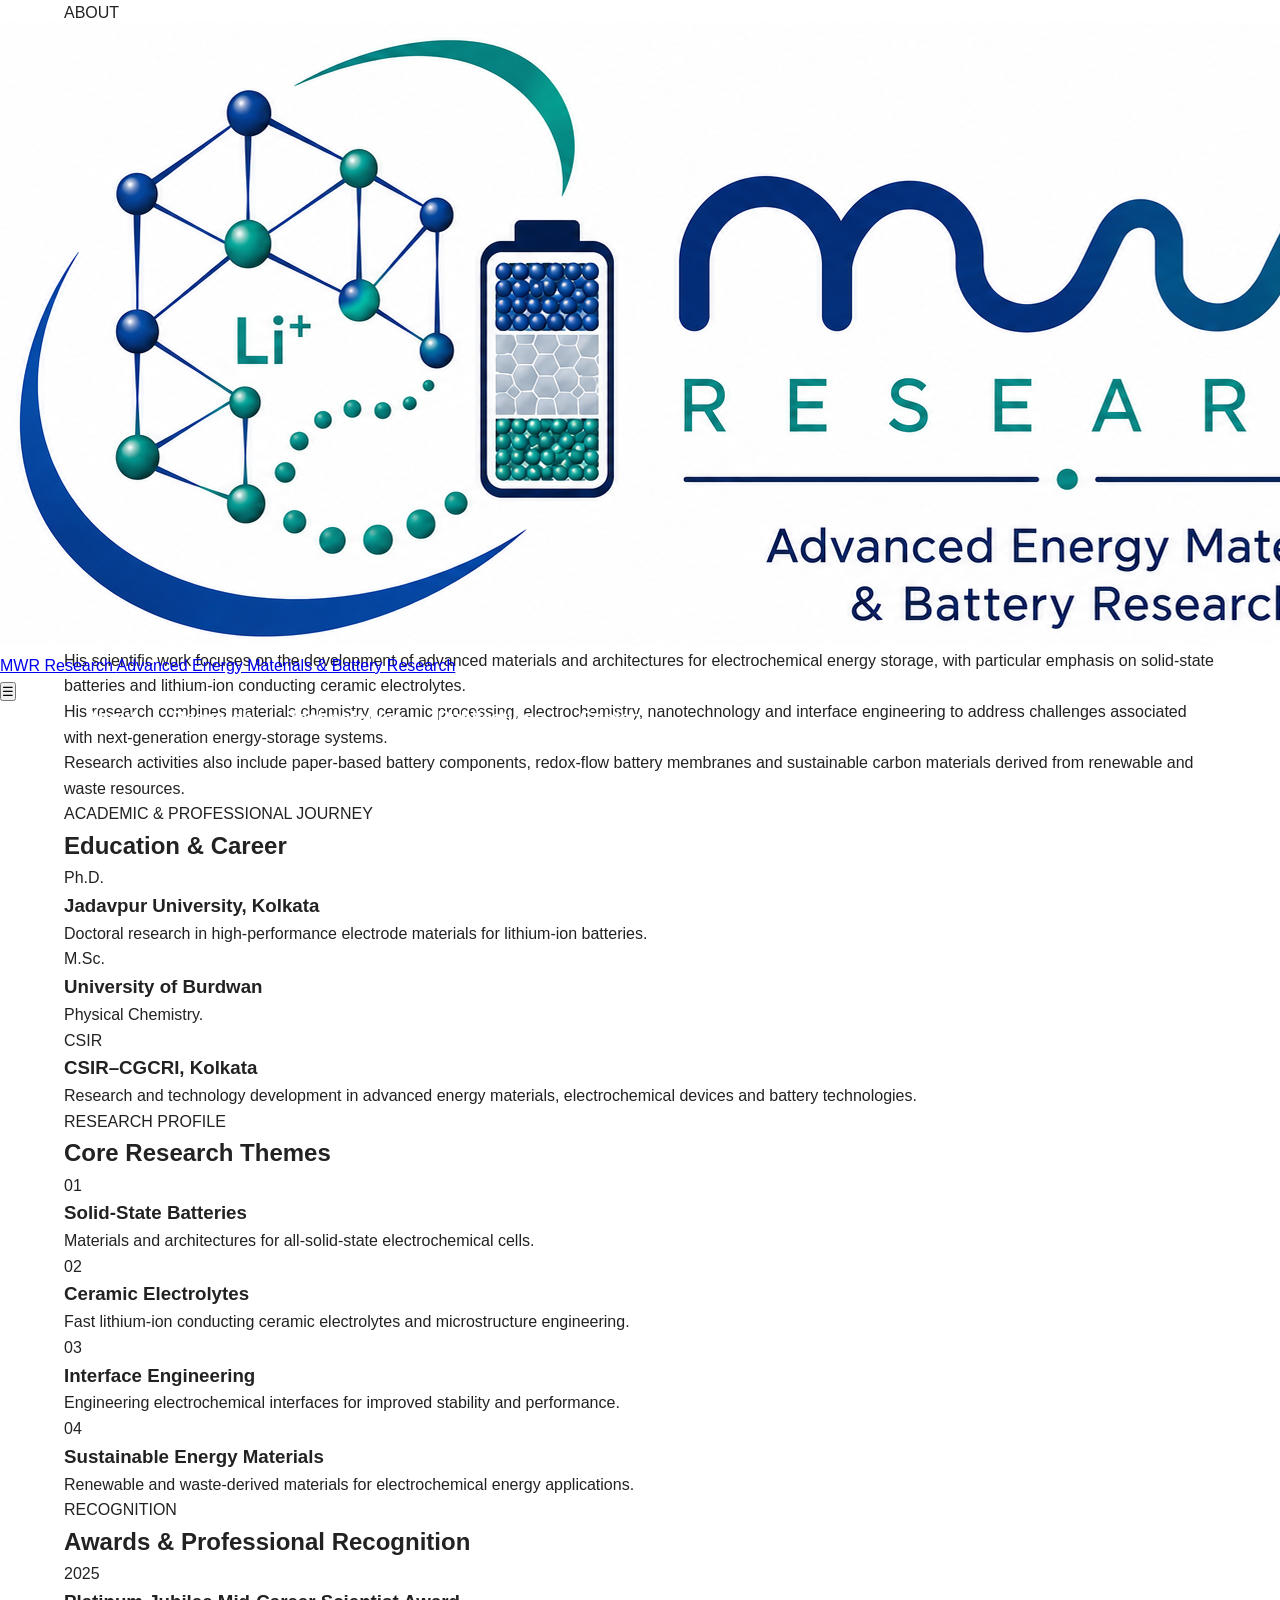
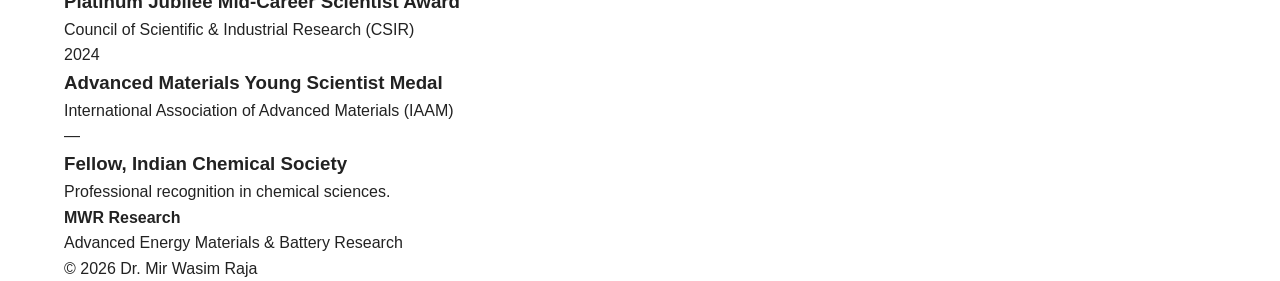
==== commit 5dea5886: "Update about.html" ====
--- a/about.html
+++ b/about.html
@@ -2,27 +2,26 @@
 <html lang="en">
 
 <head>
+
     <meta charset="UTF-8">
 
     <meta name="viewport"
           content="width=device-width, initial-scale=1.0">
 
     <meta name="description"
-          content="Dr. Mir Wasim Raja - Principal Scientist, CSIR-CGCRI. Research in energy materials, solid-state batteries, ceramic electrolytes and electrochemical energy storage.">
-
-    <meta name="keywords"
-          content="Mir Wasim Raja, CSIR-CGCRI, solid state battery, LLZO, energy materials, ceramic electrolyte, PAPERATOR, PAPELYTE">
-
-    <meta name="author"
-          content="Dr. Mir Wasim Raja">
-
-    <title>Dr. Mir Wasim Raja | Energy Materials & Battery Research</title>
-
-    <link rel="stylesheet" href="styles.css">
+          content="About Dr. Mir Wasim Raja, Principal Scientist at CSIR-CGCRI.">
+
+    <title>About | Dr. Mir Wasim Raja</title>
+
+    <link rel="stylesheet"
+          href="styles.css">
+
 </head>
 
+
 <body>
 
+
 <!-- =====================================================
      NAVIGATION
 ===================================================== -->
@@ -31,57 +30,63 @@
 
     <div class="nav-container">
 
-        <a href="index.html" class="brand">
+        <a href="index.html"
+           class="brand">
 
             <img src="logo.png"
                  alt="MWR Research Logo"
                  class="brand-logo">
 
             <div class="brand-text">
+
                 <span class="brand-name">
                     MWR Research
                 </span>
 
                 <span class="brand-subtitle">
-                    Advanced Energy Materials & Battery Research
+                    Advanced Energy Materials &amp; Battery Research
                 </span>
+
             </div>
 
         </a>
 
 
         <button class="menu-toggle"
-                id="menuToggle"
-                aria-label="Open navigation menu">
+                id="menuToggle">
 
             ☰
 
         </button>
 
 
-        <nav class="navigation" id="navigation">
-
-            <a href="index.html" class="active">
+        <nav class="navigation"
+             id="navigation">
+
+            <a href="index.html">
                 Home
             </a>
 
-            <a href="about.html">
+            <a href="about.html"
+               class="active">
+
                 About
+
             </a>
 
-            <a href="#research">
+            <a href="index.html#research">
                 Research
             </a>
 
-            <a href="#technologies">
+            <a href="index.html#technologies">
                 Technologies
             </a>
 
-            <a href="#publications">
+            <a href="index.html#publications">
                 Publications
             </a>
 
-            <a href="#contact">
+            <a href="index.html#contact">
                 Contact
             </a>
 
@@ -94,20 +99,17 @@
 
 
 <!-- =====================================================
-     HERO
-===================================================== -->
-
-<section class="hero">
-
-    <div class="hero-background"></div>
-
-    <div class="hero-overlay"></div>
-
-
-    <div class="hero-content">
-
-        <p class="hero-kicker">
-            ENERGY MATERIALS &amp; ELECTROCHEMICAL TECHNOLOGIES
+     PAGE HERO
+===================================================== -->
+
+<section class="page-hero">
+
+    <div class="page-hero-overlay"></div>
+
+    <div class="container page-hero-content">
+
+        <p class="section-label light">
+            ABOUT
         </p>
 
 
@@ -116,47 +118,10 @@
         </h1>
 
 
-        <h2>
-            Principal Scientist
-        </h2>
-
-
-        <p class="hero-institution">
-            CSIR–Central Glass &amp; Ceramic Research Institute
-            <br>
-            Kolkata, India
+        <p>
+            Principal Scientist · CSIR-CGCRI
         </p>
 
-
-        <p class="hero-description">
-
-            Research and technology development in advanced energy
-            materials, solid-state batteries, ceramic electrolytes,
-            paper-based battery components and sustainable
-            electrochemical energy-storage systems.
-
-        </p>
-
-
-        <div class="hero-buttons">
-
-            <a href="about.html"
-               class="btn btn-primary">
-
-                Explore Profile
-
-            </a>
-
-
-            <a href="#research"
-               class="btn btn-outline">
-
-                Research Areas
-
-            </a>
-
-        </div>
-
     </div>
 
 </section>
@@ -164,32 +129,34 @@
 
 
 <!-- =====================================================
-     INTRODUCTION
-===================================================== -->
-
-<section class="intro section">
-
-    <div class="container intro-grid">
-
-        <div class="intro-image">
+     PROFILE
+===================================================== -->
+
+<section class="section">
+
+    <div class="container profile-grid">
+
+
+        <div class="profile-image-column">
 
             <img src="profile.jpg"
                  alt="Dr. Mir Wasim Raja"
-                 loading="lazy">
-
-        </div>
-
-
-        <div class="intro-content">
+                 class="large-profile-image">
+
+        </div>
+
+
+
+        <div class="profile-text">
 
             <p class="section-label">
-                ABOUT THE RESEARCHER
+                PROFESSIONAL PROFILE
             </p>
 
 
             <h2>
-                Science-driven development of
-                next-generation energy technologies
+                Principal Scientist in
+                Energy Materials &amp; Devices
             </h2>
 
 
@@ -197,39 +164,41 @@
 
                 Dr. Mir Wasim Raja is a Principal Scientist at
                 CSIR–Central Glass &amp; Ceramic Research Institute
-                (CSIR-CGCRI), Kolkata, working in the Energy Materials
-                &amp; Devices Division.
+                (CSIR-CGCRI), Kolkata, India.
 
             </p>
 
 
             <p>
 
-                His research integrates ceramic science,
-                electrochemistry, nanotechnology and interface
-                engineering to develop advanced materials and
-                architectures for energy-storage applications.
+                His scientific work focuses on the development
+                of advanced materials and architectures for
+                electrochemical energy storage, with particular
+                emphasis on solid-state batteries and
+                lithium-ion conducting ceramic electrolytes.
 
             </p>
 
 
             <p>
 
-                Current research interests include all-solid-state
-                batteries, fast lithium-ion conducting ceramic
-                electrolytes, interface engineering, paper-based
-                separators, redox-flow battery membranes and
-                sustainable carbon materials.
-
-            </p>
-
-
-            <a href="about.html"
-               class="text-link">
-
-                Read full profile →
-                
-            </a>
+                His research combines materials chemistry,
+                ceramic processing, electrochemistry,
+                nanotechnology and interface engineering
+                to address challenges associated with
+                next-generation energy-storage systems.
+
+            </p>
+
+
+            <p>
+
+                Research activities also include paper-based
+                battery components, redox-flow battery
+                membranes and sustainable carbon materials
+                derived from renewable and waste resources.
+
+            </p>
 
         </div>
 
@@ -240,28 +209,127 @@
 
 
 <!-- =====================================================
-     RESEARCH
-===================================================== -->
-
-<section id="research"
-         class="section research-section">
+     EDUCATION & CAREER
+===================================================== -->
+
+<section class="section section-soft">
 
     <div class="container">
 
         <div class="section-heading">
 
             <p class="section-label">
-                RESEARCH
+                ACADEMIC &amp; PROFESSIONAL JOURNEY
             </p>
 
             <h2>
-                Research Interests
+                Education &amp; Career
             </h2>
 
-            <p>
-                Materials, interfaces and architectures for
-                advanced electrochemical energy systems.
-            </p>
+        </div>
+
+
+        <div class="timeline">
+
+
+            <div class="timeline-item">
+
+                <div class="timeline-year">
+                    Ph.D.
+                </div>
+
+                <div>
+
+                    <h3>
+                        Jadavpur University, Kolkata
+                    </h3>
+
+                    <p>
+
+                        Doctoral research in high-performance
+                        electrode materials for lithium-ion
+                        batteries.
+
+                    </p>
+
+                </div>
+
+            </div>
+
+
+
+            <div class="timeline-item">
+
+                <div class="timeline-year">
+                    M.Sc.
+                </div>
+
+                <div>
+
+                    <h3>
+                        University of Burdwan
+                    </h3>
+
+                    <p>
+                        Physical Chemistry.
+                    </p>
+
+                </div>
+
+            </div>
+
+
+
+            <div class="timeline-item">
+
+                <div class="timeline-year">
+                    CSIR
+                </div>
+
+                <div>
+
+                    <h3>
+                        CSIR–CGCRI, Kolkata
+                    </h3>
+
+                    <p>
+
+                        Research and technology development
+                        in advanced energy materials,
+                        electrochemical devices and
+                        battery technologies.
+
+                    </p>
+
+                </div>
+
+            </div>
+
+        </div>
+
+    </div>
+
+</section>
+
+
+
+<!-- =====================================================
+     RESEARCH PROFILE
+===================================================== -->
+
+<section class="section">
+
+    <div class="container">
+
+        <div class="section-heading">
+
+            <p class="section-label">
+                RESEARCH PROFILE
+            </p>
+
+            <h2>
+                Core Research Themes
+            </h2>
 
         </div>
 
@@ -280,11 +348,8 @@
                 </h3>
 
                 <p>
-
-                    Development of all-solid-state battery
-                    architectures, ceramic electrolytes and
-                    cathode–electrolyte interfaces.
-
+                    Materials and architectures for
+                    all-solid-state electrochemical cells.
                 </p>
 
             </article>
@@ -298,15 +363,12 @@
                 </div>
 
                 <h3>
-                    LLZO Ceramic Electrolytes
+                    Ceramic Electrolytes
                 </h3>
 
                 <p>
-
-                    Garnet-type lithium-ion conducting ceramics,
-                    densification, grain-boundary engineering
-                    and sintering strategies.
-
+                    Fast lithium-ion conducting ceramic
+                    electrolytes and microstructure engineering.
                 </p>
 
             </article>
@@ -324,11 +386,8 @@
                 </h3>
 
                 <p>
-
-                    Engineering solid–solid and solid–liquid
-                    interfaces to reduce impedance and improve
-                    electrochemical stability.
-
+                    Engineering electrochemical interfaces
+                    for improved stability and performance.
                 </p>
 
             </article>
@@ -342,63 +401,16 @@
                 </div>
 
                 <h3>
-                    Paper-Based Battery Materials
+                    Sustainable Energy Materials
                 </h3>
 
                 <p>
-
-                    PAPERATOR and PAPELYTE platforms for thin,
-                    porous, flexible and thermally stable
-                    battery components.
-
+                    Renewable and waste-derived materials
+                    for electrochemical energy applications.
                 </p>
 
             </article>
 
-
-
-            <article class="research-card">
-
-                <div class="research-number">
-                    05
-                </div>
-
-                <h3>
-                    Redox Flow Batteries
-                </h3>
-
-                <p>
-
-                    Cellulosic and composite ion-exchange
-                    membranes for vanadium redox-flow
-                    battery systems.
-
-                </p>
-
-            </article>
-
-
-
-            <article class="research-card">
-
-                <div class="research-number">
-                    06
-                </div>
-
-                <h3>
-                    Sustainable Carbon Materials
-                </h3>
-
-                <p>
-
-                    Waste-derived activated and turbostratic
-                    carbon materials for electrochemical
-                    energy-storage applications.
-
-                </p>
-
-            </article>
-
         </div>
 
     </div>
@@ -408,393 +420,97 @@
 
 
 <!-- =====================================================
-     TECHNOLOGIES
-===================================================== -->
-
-<section id="technologies"
-         class="section technology-section">
+     AWARDS
+===================================================== -->
+
+<section class="section section-soft">
 
     <div class="container">
 
         <div class="section-heading">
 
             <p class="section-label">
-                TECHNOLOGY DEVELOPMENT
+                RECOGNITION
             </p>
 
             <h2>
-                From Materials to Technology
+                Awards &amp; Professional Recognition
             </h2>
 
-            <p>
-                Selected research platforms and technology
-                development activities.
-            </p>
-
-        </div>
-
-
-        <div class="technology-list">
-
-
-            <article class="technology-item">
-
-                <div class="technology-title">
-
-                    <span>
-                        01
-                    </span>
+        </div>
+
+
+        <div class="awards-list">
+
+
+            <div class="award">
+
+                <div class="award-year">
+                    2025
+                </div>
+
+                <div>
 
                     <h3>
-                        PAPERATOR
+                        Platinum Jubilee Mid-Career
+                        Scientist Award
                     </h3>
 
-                </div>
-
-
-                <div class="technology-description">
-
                     <p>
-
-                        Paper-based ceramic separator technology
-                        combining a cellulosic framework with
-                        ceramic functionality for advanced
-                        lithium-ion battery applications.
-
+                        Council of Scientific &amp;
+                        Industrial Research (CSIR)
                     </p>
 
                 </div>
 
-            </article>
-
-
-
-            <article class="technology-item">
-
-                <div class="technology-title">
-
-                    <span>
-                        02
-                    </span>
+            </div>
+
+
+
+            <div class="award">
+
+                <div class="award-year">
+                    2024
+                </div>
+
+                <div>
 
                     <h3>
-                        PAPELYTE
+                        Advanced Materials
+                        Young Scientist Medal
                     </h3>
 
-                </div>
-
-
-                <div class="technology-description">
-
                     <p>
-
-                        Paper-based solid electrolyte/separator
-                        platform designed to provide flexibility,
-                        porosity, wettability and ceramic
-                        electrochemical functionality.
-
+                        International Association of
+                        Advanced Materials (IAAM)
                     </p>
 
                 </div>
 
-            </article>
-
-
-
-            <article class="technology-item">
-
-                <div class="technology-title">
-
-                    <span>
-                        03
-                    </span>
+            </div>
+
+
+
+            <div class="award">
+
+                <div class="award-year">
+                    —
+                </div>
+
+                <div>
 
                     <h3>
-                        Ga-LLZO
+                        Fellow, Indian Chemical Society
                     </h3>
 
-                </div>
-
-
-                <div class="technology-description">
-
                     <p>
-
-                        Engineered garnet electrolyte platform
-                        using microstructure, sintering and
-                        interface engineering for improved
-                        lithium-ion transport.
-
+                        Professional recognition in
+                        chemical sciences.
                     </p>
 
                 </div>
 
-            </article>
-
-
-
-            <article class="technology-item">
-
-                <div class="technology-title">
-
-                    <span>
-                        04
-                    </span>
-
-                    <h3>
-                        Monolithic SSB
-                    </h3>
-
-                </div>
-
-
-                <div class="technology-description">
-
-                    <p>
-
-                        Cathode–glass–electrolyte monolithic
-                        architecture for scalable all-solid-state
-                        battery development.
-
-                    </p>
-
-                </div>
-
-            </article>
-
-        </div>
-
-    </div>
-
-</section>
-
-
-
-<!-- =====================================================
-     RESEARCH PHILOSOPHY
-===================================================== -->
-
-<section class="philosophy-section">
-
-    <div class="philosophy-overlay"></div>
-
-    <div class="container philosophy-content">
-
-        <p class="section-label light">
-            RESEARCH PHILOSOPHY
-        </p>
-
-
-        <h2>
-
-            Engineering materials,
-            interfaces and architectures
-            for practical energy technologies.
-
-        </h2>
-
-
-        <p>
-
-            The research approach connects fundamental materials
-            science with device-level engineering, scalability
-            and technology translation.
-
-        </p>
-
-    </div>
-
-</section>
-
-
-
-<!-- =====================================================
-     PUBLICATIONS
-===================================================== -->
-
-<section id="publications"
-         class="section publication-section">
-
-    <div class="container">
-
-        <div class="section-heading">
-
-            <p class="section-label">
-                SCHOLARLY OUTPUT
-            </p>
-
-            <h2>
-                Publications &amp; Recognition
-            </h2>
-
-        </div>
-
-
-        <div class="publication-grid">
-
-
-            <div class="publication-column">
-
-                <h3>
-                    Selected Journal Venues
-                </h3>
-
-
-                <ul>
-
-                    <li>
-                        ACS Applied Materials &amp; Interfaces
-                    </li>
-
-                    <li>
-                        ACS Sustainable Resource Management
-                    </li>
-
-                    <li>
-                        Solid State Ionics
-                    </li>
-
-                    <li>
-                        Journal of Solid State Electrochemistry
-                    </li>
-
-                </ul>
-
-            </div>
-
-
-
-            <div class="publication-column">
-
-                <h3>
-                    Selected Recognition
-                </h3>
-
-
-                <ul>
-
-                    <li>
-                        Platinum Jubilee Mid-Career Scientist
-                        Award — CSIR, 2025
-                    </li>
-
-                    <li>
-                        Advanced Materials Young Scientist
-                        Medal — IAAM, 2024
-                    </li>
-
-                    <li>
-                        Fellow — Indian Chemical Society
-                    </li>
-
-                </ul>
-
-            </div>
-
-        </div>
-
-
-        <div class="publication-buttons">
-
-            <a href="#"
-               class="btn btn-dark">
-
-                Google Scholar
-
-            </a>
-
-
-            <a href="#"
-               class="btn btn-light">
-
-                ORCID
-
-            </a>
-
-
-            <a href="#"
-               class="btn btn-light">
-
-                ResearchGate
-
-            </a>
-
-        </div>
-
-    </div>
-
-</section>
-
-
-
-<!-- =====================================================
-     CONTACT
-===================================================== -->
-
-<section id="contact"
-         class="contact-section">
-
-    <div class="container contact-container">
-
-        <div>
-
-            <p class="section-label light">
-                CONTACT
-            </p>
-
-
-            <h2>
-                Research Collaboration &amp;
-                Technology Development
-            </h2>
-
-
-            <p>
-
-                For academic collaboration, research,
-                technology development and professional
-                enquiries, please get in touch.
-
-            </p>
-
-        </div>
-
-
-        <div class="contact-details">
-
-            <p>
-                <strong>
-                    Dr. Mir Wasim Raja
-                </strong>
-            </p>
-
-
-            <p>
-                Principal Scientist
-            </p>
-
-
-            <p>
-                Energy Materials &amp; Devices Division
-            </p>
-
-
-            <p>
-                CSIR–Central Glass &amp; Ceramic Research Institute
-            </p>
-
-
-            <p>
-                Kolkata, India
-            </p>
-
-
-            <a href="mailto:"
-               class="btn btn-primary">
-
-                Contact
-
-            </a>
+            </div>
 
         </div>
 
@@ -819,16 +535,15 @@
             </strong>
 
             <p>
-                Advanced Energy Materials &amp; Battery Research
+                Advanced Energy Materials &amp;
+                Battery Research
             </p>
 
         </div>
 
 
         <div>
-
             © 2026 Dr. Mir Wasim Raja
-
         </div>
 
     </div>
@@ -836,7 +551,6 @@
 </footer>
 
 
-
 <script src="scripts.js"></script>
 
 </body>
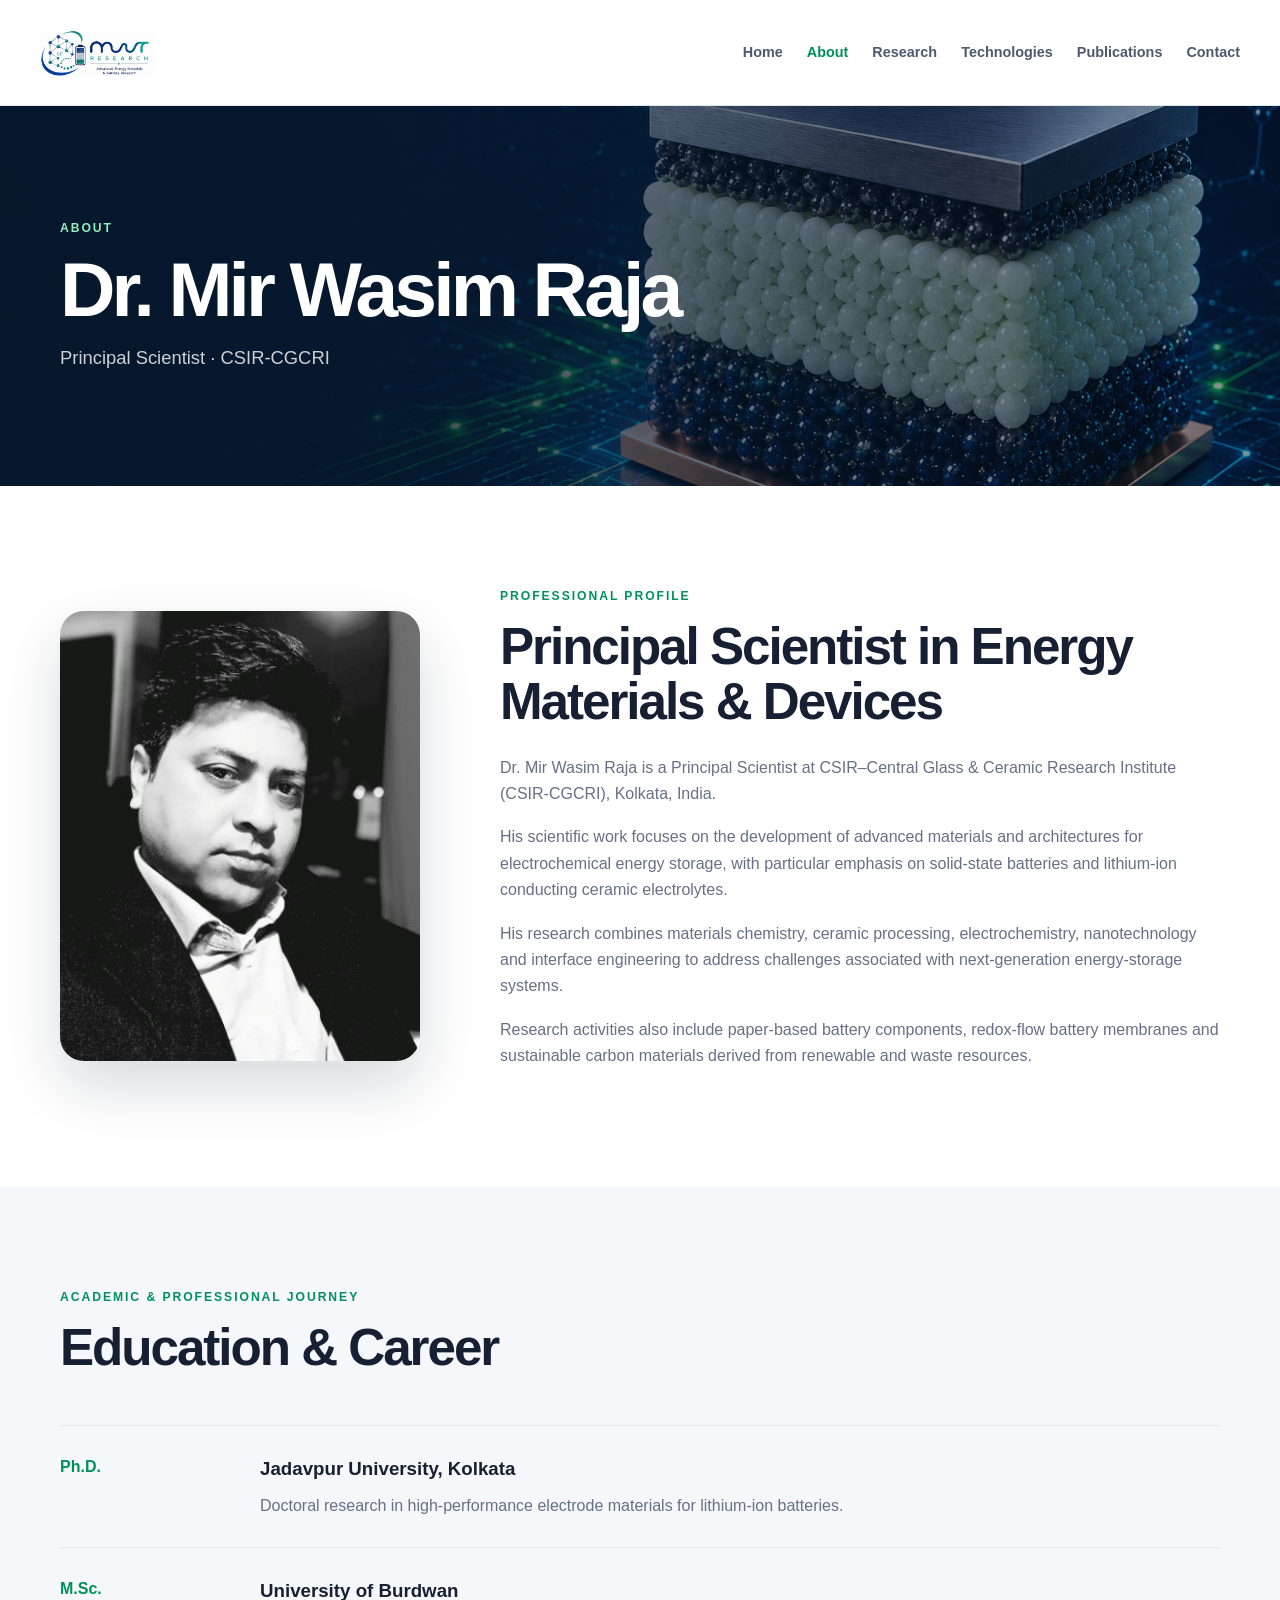
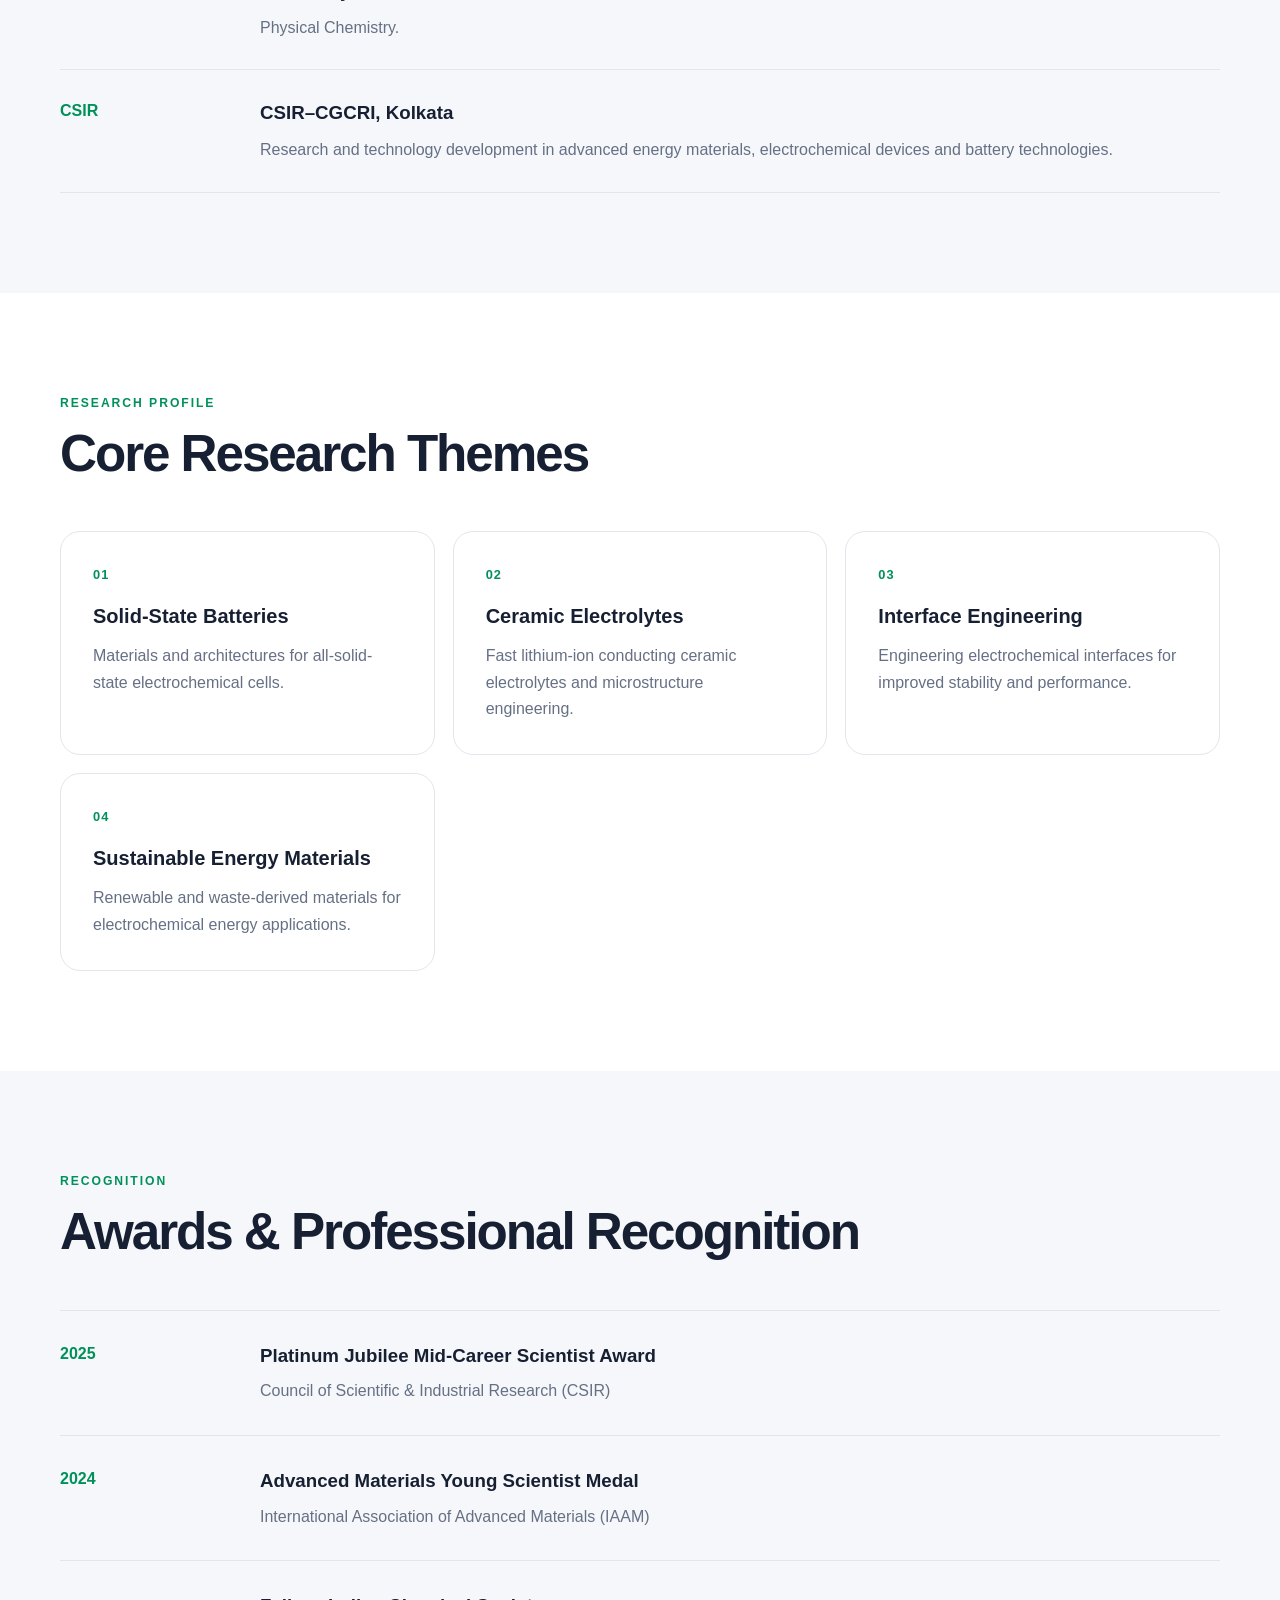
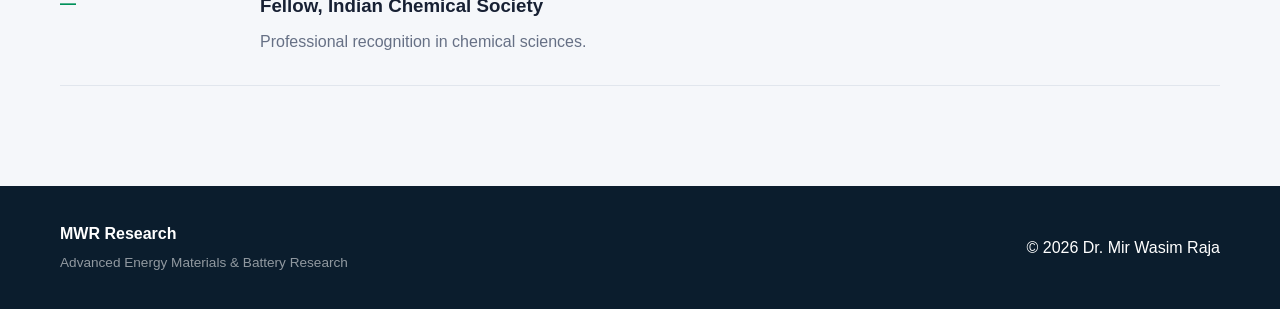
==== commit 29b61095: "Update about.html" ====
--- a/about.html
+++ b/about.html
@@ -30,27 +30,13 @@
 
     <div class="nav-container">
 
-        <a href="index.html"
-           class="brand">
-
-            <img src="logo.png"
-                 alt="MWR Research Logo"
-                 class="brand-logo">
-
-            <div class="brand-text">
-
-                <span class="brand-name">
-                    MWR Research
-                </span>
-
-                <span class="brand-subtitle">
-                    Advanced Energy Materials &amp; Battery Research
-                </span>
-
-            </div>
-
-        </a>
-
+       <a href="index.html" class="brand">
+
+    <img src="logo.png"
+         alt="MWR Research"
+         class="brand-logo">
+
+</a>
 
         <button class="menu-toggle"
                 id="menuToggle">
--- a/styles.css
+++ b/styles.css
@@ -1,771 +1,2020 @@
-/* ==========================================
+/* =====================================================
    MWR RESEARCH WEBSITE
-   Author: Dr. Mir Wasim Raja
-========================================== */
-
-*{
-    margin:0;
-    padding:0;
-    box-sizing:border-box;
-}
-
-html{
-    scroll-behavior:smooth;
-}
-
-body{
-    font-family:'Inter',sans-serif;
-    background:#ffffff;
-    color:#222;
-    line-height:1.6;
-}
-
-/* ==========================
-   CONTAINER
-========================== */
-
-.container{
-    width:90%;
-    max-width:1300px;
-    margin:auto;
-}
-
-/* ==========================
-   HEADER
-========================== */
-
-header{
-    position:absolute;
-    top:0;
-    left:0;
-    width:100%;
-    z-index:1000;
-    padding:22px 0;
-    background:transparent;
-}
-
-header .container{
-    display:flex;
-    justify-content:space-between;
-    align-items:center;
-}
-/* ==========================
-   DIRECTOR NAME
-========================== */
-
-.director-name{
-    margin-top:12px;
-    margin-bottom:20px;
-    font-size:18px;
-    font-weight:600;
-    color:#CFEFFF;
-    letter-spacing:0.3px;
-    text-shadow:0 0 6px rgba(176,224,230,0.30);
-    line-height:1.4;
-}
-
-
-/* ==========================
-   LOGO
-========================== */
-
-/* ==========================
-   LOGO & HEADER INFO
-========================== */
-
-.logo-section{
-
-    display:flex;
-
-    align-items:center;
-
-    gap:18px;
-
-}
-
-.logo-section{
-
-    display:flex;
-
-    align-items:center;
-
-    gap:18px;
-
-}
-
-.logo-section img{
-
-    width:240px;
-
-    height:auto;
-
-    transition:.3s;
-
-}
-
-.logo-section img:hover{
-
-    transform:scale(1.03);
-
-}
-
-.logo-section img:hover{
-
-    transform:scale(1.03);
-
-}
-
-.header-info{
-
-    display:flex;
-
-    flex-direction:column;
-
-    justify-content:center;
-
-}
-
-.header-name{
-
-    color:#ffffff;
-
-    font-size:24px;
-
-    font-weight:700;
-
-    line-height:1.2;
-
-}
-
-.header-designation{
-
-    color:#39FF14;
-
-    font-size:15px;
-
-    font-weight:600;
-
-    margin-top:4px;
-
-}
-
-.header-organization{
-
-    color:#ffffff;
-
-    font-size:14px;
-
-    margin-top:4px;
-
-}
-
-.header-location{
-
-    color:#d9e7f5;
-
-    font-size:14px;
-
-}
-
-.header-tagline{
-
-    color:#FFD54F;
-
-    font-size:13px;
-
-    font-style:italic;
-
-    margin-top:6px;
-
-}
-/* ==========================
+   Main Stylesheet
+===================================================== */
+
+
+/* =====================================================
+   RESET
+===================================================== */
+
+* {
+    box-sizing: border-box;
+    margin: 0;
+    padding: 0;
+}
+
+
+html {
+    scroll-behavior: smooth;
+}
+
+
+body {
+
+    font-family:
+        Arial,
+        Helvetica,
+        sans-serif;
+
+    color: #172033;
+
+    background: #ffffff;
+
+    line-height: 1.65;
+
+}
+
+
+img {
+    max-width: 100%;
+    display: block;
+}
+
+
+a {
+    color: inherit;
+}
+
+
+/* =====================================================
+   VARIABLES
+===================================================== */
+
+:root {
+
+    --dark:
+        #10263d;
+
+    --dark-2:
+        #172033;
+
+    --green:
+        #00915a;
+
+    --green-dark:
+        #007747;
+
+    --green-light:
+        #8ff0bf;
+
+    --text:
+        #172033;
+
+    --muted:
+        #667085;
+
+    --light:
+        #f5f7fa;
+
+    --border:
+        #e1e6ed;
+
+    --white:
+        #ffffff;
+
+}
+
+
+/* =====================================================
+   GLOBAL
+===================================================== */
+
+.container {
+
+    width:
+        min(
+            1160px,
+            calc(100% - 40px)
+        );
+
+    margin:
+        0 auto;
+
+}
+
+
+.section {
+
+    padding:
+        100px 0;
+
+}
+
+
+.section-soft {
+
+    background:
+        var(--light);
+
+}
+
+
+.section-heading {
+
+    max-width:
+        800px;
+
+    margin-bottom:
+        50px;
+
+}
+
+
+.section-heading h2 {
+
+    font-size:
+        clamp(
+            2rem,
+            4vw,
+            3.4rem
+        );
+
+    line-height:
+        1.08;
+
+    letter-spacing:
+        -0.04em;
+
+    margin-bottom:
+        18px;
+
+}
+
+
+.section-heading > p:last-child {
+
+    color:
+        var(--muted);
+
+    font-size:
+        1.05rem;
+
+}
+
+
+.section-label {
+
+    color:
+        var(--green);
+
+    font-size:
+        .76rem;
+
+    font-weight:
+        800;
+
+    letter-spacing:
+        .16em;
+
+    text-transform:
+        uppercase;
+
+    margin-bottom:
+        13px;
+
+}
+
+
+.section-label.light {
+
+    color:
+        var(--green-light);
+
+}
+
+
+/* =====================================================
    NAVIGATION
-========================== */
-
-nav{
-    display:flex;
-    gap:35px;
-}
-
-nav a{
-    text-decoration:none;
-    color:#ffffff;
-    font-size:18px;
-    font-weight:600;
-    transition:.3s;
-}
-
-nav a:hover{
-    color:#39FF14;
-}
-
-/* ==========================
+===================================================== */
+
+.site-header {
+
+    position:
+        sticky;
+
+    top:
+        0;
+
+    z-index:
+        1000;
+
+    width:
+        100%;
+
+    background:
+        rgba(
+            255,
+            255,
+            255,
+            .97
+        );
+
+    border-bottom:
+        1px solid
+        var(--border);
+
+    backdrop-filter:
+        blur(12px);
+
+}
+
+
+.nav-container {
+    width: min(1200px, calc(100% - 40px));
+    min-height: 105px;
+    margin: 0 auto;
+
+    display: flex;
+    align-items: center;
+    justify-content: space-between;
+    gap: 30px;
+}
+
+
+.brand {
+
+    display:
+        flex;
+
+    align-items:
+        center;
+
+    gap:
+        12px;
+
+    text-decoration:
+        none;
+
+    min-width:
+        0;
+
+}
+
+
+/* ===== LARGER MWR LOGO ===== */
+
+.site-header .brand-logo {
+    width: 100px !important;
+    height: 100px !important;
+    object-fit: contain;
+    transform: scale(1.15);
+    transform-origin: left center;
+}
+
+
+.brand-text {
+
+    display:
+        flex;
+
+    flex-direction:
+        column;
+
+}
+
+
+.brand-name {
+
+    font-size:
+        1.05rem;
+
+    font-weight:
+        800;
+
+    color:
+        var(--dark);
+
+}
+
+
+.brand-subtitle {
+
+    font-size:
+        .68rem;
+
+    color:
+        var(--muted);
+
+}
+
+
+.navigation {
+
+    display:
+        flex;
+
+    align-items:
+        center;
+
+    justify-content:
+        flex-end;
+
+    gap:
+        24px;
+
+}
+
+
+.navigation a {
+
+    text-decoration:
+        none;
+
+    color:
+        #4d596c;
+
+    font-size:
+        .9rem;
+
+    font-weight:
+        600;
+
+    transition:
+        .2s;
+
+}
+
+
+.navigation a:hover,
+.navigation a.active {
+
+    color:
+        var(--green);
+
+}
+
+
+.menu-toggle {
+
+    display:
+        none;
+
+    border:
+        none;
+
+    background:
+        transparent;
+
+    font-size:
+        1.8rem;
+
+    cursor:
+        pointer;
+
+}
+
+
+/* =====================================================
    HERO
-========================== */
-
-.hero{
-
-    min-height:100vh;
-
-    display:flex;
-    align-items:center;
+===================================================== */
+
+/*
+IMPORTANT:
+
+The previous screenshot showed the hero image occupying
+the entire right half of the browser.
+
+That happened because the page was effectively being
+rendered as two columns.
+
+This hero is deliberately FULL WIDTH.
+*/
+
+.hero {
+
+    position:
+        relative;
+
+    min-height:
+        650px;
+
+    width:
+        100%;
+
+    display:
+        flex;
+
+    align-items:
+        center;
+
+    overflow:
+        hidden;
+
+    color:
+        #ffffff;
+
+}
+
+
+.hero-background {
+
+    position:
+        absolute;
+
+    inset:
+        0;
+
+    background-image:
+        url("hero-bg.png");
+
+    background-size:
+        cover;
+
+    background-position:
+        center;
+
+    background-repeat:
+        no-repeat;
+
+    transform:
+        scale(1.02);
+
+}
+
+
+.hero-overlay {
+
+    position:
+        absolute;
+
+    inset:
+        0;
 
     background:
-    linear-gradient(
-    rgba(5,12,28,.60),
-    rgba(5,12,28,.70)
-    ),
-    url("hero-bg.png");
-
-    background-size:cover;
-    background-position:center;
-    background-repeat:no-repeat;
-}
-
-.hero .container{
-    max-width:1300px;
-}
-
-/* ==========================
-   HERO CONTENT
-========================== */
-
-.hero h1{
-
-    width:48%;
-
-    font-size:30px;
-
-    line-height:1.02;
-
-    font-weight:800;
-
-    color:#87CEEB; 
-
-    margin-bottom:25px;
-
-}
-
-.hero h2{
-
-    color:#39FF14;
-
-    font-size:34px;
-
-    font-weight:700;
-
-    margin-bottom:28px;
-
-    text-shadow:0 0 10px rgba(57,255,20,.55);
-
-}
-
-.hero p{
-
-    width:45%;
-
-    color:#ffffff;
-
-    font-size:16px;
-
-    line-height:1.8;
-
-    margin-bottom:45px;
-
-}
-
-/* ==========================
+        linear-gradient(
+            90deg,
+            rgba(7, 25, 45, .90) 0%,
+            rgba(7, 25, 45, .72) 42%,
+            rgba(7, 25, 45, .32) 100%
+        );
+
+}
+
+
+.hero-content {
+
+    position:
+        relative;
+
+    z-index:
+        2;
+
+    width:
+        min(
+            1160px,
+            calc(100% - 40px)
+        );
+
+    margin:
+        0 auto;
+
+    padding:
+        110px 0;
+
+}
+
+
+.hero-kicker {
+
+    color:
+        var(--green-light);
+
+    font-size:
+        .78rem;
+
+    font-weight:
+        800;
+
+    letter-spacing:
+        .16em;
+
+    margin-bottom:
+        20px;
+
+}
+
+
+.hero h1 {
+
+    font-size:
+        clamp(
+            3.2rem,
+            7vw,
+            6.5rem
+        );
+
+    line-height:
+        .96;
+
+    letter-spacing:
+        -.06em;
+
+    margin-bottom:
+        20px;
+
+}
+
+
+.hero h2 {
+
+    font-size:
+        clamp(
+            1.35rem,
+            2.5vw,
+            1.9rem
+        );
+
+    margin-bottom:
+        15px;
+
+}
+
+
+.hero-institution {
+
+    font-size:
+        1rem;
+
+    color:
+        rgba(
+            255,
+            255,
+            255,
+            .85
+        );
+
+    margin-bottom:
+        20px;
+
+}
+
+
+.hero-description {
+
+    max-width:
+        760px;
+
+    font-size:
+        1.12rem;
+
+    color:
+        rgba(
+            255,
+            255,
+            255,
+            .88
+        );
+
+}
+
+
+.hero-buttons {
+
+    display:
+        flex;
+
+    flex-wrap:
+        wrap;
+
+    gap:
+        12px;
+
+    margin-top:
+        32px;
+
+}
+
+
+/* =====================================================
    BUTTONS
-========================== */
-
-.hero-buttons{
-
-    display:flex;
-
-    gap:20px;
-
-}
-
-.btn-primary{
-
-    background:#00B96B;
-
-    color:white;
-
-    padding:16px 34px;
-
-    border-radius:8px;
-
-    text-decoration:none;
-
-    font-weight:700;
-
-    transition:.3s;
-
-}
-
-.btn-primary:hover{
-
-    background:#00945a;
-
-    transform:translateY(-2px);
-
-}
-
-.btn-secondary{
-
-    color:white;
-
-    border:2px solid rgba(255,255,255,.8);
-
-    padding:16px 34px;
-
-    border-radius:8px;
-
-    text-decoration:none;
-
-    font-weight:600;
-
-    transition:.3s;
-
-}
-
-.btn-secondary:hover{
-
-    background:white;
-
-    color:#0B3D91;
-
-}
-
-/* ==========================
-   RESPONSIVE
-========================== */
-
-@media(max-width:992px){
-
-.hero h1{
-
-font-size:56px;
-
-width:100%;
-
-}
-
-.hero h2{
-
-font-size:28px;
-
-}
-
-.hero p{
-
-width:100%;
-
-font-size:18px;
-
-}
-
-nav{
-
-display:none;
-
-}
-
-.hero-buttons{
-
-flex-wrap:wrap;
-
-}
-
-}
-/*==================================================
-ABOUT PAGE
-==================================================*/
-
-/*==================================
-ABOUT HERO
-==================================*/
-
-.about-hero{
+===================================================== */
+
+.btn {
+
+    display:
+        inline-flex;
+
+    align-items:
+        center;
+
+    justify-content:
+        center;
+
+    min-height:
+        46px;
+
+    padding:
+        11px 22px;
+
+    border-radius:
+        999px;
+
+    text-decoration:
+        none;
+
+    font-size:
+        .88rem;
+
+    font-weight:
+        800;
+
+    transition:
+        .2s;
+
+}
+
+
+.btn-primary {
 
     background:
-    linear-gradient(rgba(2,18,45,.82),rgba(2,18,45,.82)),
-    url("hero-bg.png");
-
-    background-size:cover;
-    background-position:center;
-    background-repeat:no-repeat;
-
-    padding:220px 20px 140px;
-
-    text-align:center;
-
-}
-
-.about-hero h1{
-
-    color:#FFFFFF;
-
-    font-size:56px;
-
-    font-weight:700;
-
-    margin-bottom:20px;
-
-}
-
-.about-hero p{
-
-    color:#ffffff;
-
-    font-size:22px;
-
-    max-width:850px;
-
-    margin:auto;
-
-    line-height:1.7;
-
-    letter-spacing:.5px;
-
-}
-
-/*==================================
-ABOUT PROFILE
-==================================*/
-
-.about-profile .container{
-
-    max-width:1300px;
-
-    margin:auto;
-
-}
-/*==================================
-PROFILE CARD
-==================================*/
-
-.profile-card{
-
-    display:flex;
-
-    align-items:center;
-
-    gap:65px;
-
-    background:linear-gradient(135deg,#ffffff,#f8fbff);
-
-    border-radius:25px;
-
-    padding:55px;
-
-    box-shadow:0 20px 60px rgba(0,0,0,.12);
-
-    border-left:7px solid #00C853;
-
-    transition:.35s;
-
-}
-
-.profile-card:hover{
-
-    transform:translateY(-6px);
-
-    box-shadow:0 30px 70px rgba(0,0,0,.18);
-
-}
-
-/*==================================
-PROFILE IMAGE
-==================================*/
-
-.profile-image{
-
-    flex:1;
-
-    text-align:center;
-
-}
-
-.profile-image img{
-
-    width:340px;
-
-    max-width:100%;
-
-    border-radius:20px;
-
-    box-shadow:0 18px 45px rgba(0,0,0,.25);
-
-    transition:.35s;
-
-}
-
-.profile-image img:hover{
-
-    transform:scale(1.03);
-
-}
-
-/*==================================
-PROFILE CONTENT
-==================================*/
-
-.profile-content{
-
-    flex:2;
-
-    max-width:760px;
-
-}
-
-.profile-content h2{
-
-    color:#00B050;
-
-    font-size:48px;
-
-    font-weight:700;
-
-    margin-bottom:10px;
-
-}
-
-.profile-content h3{
-
-    color:#1565C0;
-
-    font-size:28px;
-
-    font-weight:600;
-
-    margin-bottom:20px;
-
-}
-
-.profile-content .profile-institute{
-
-    color:#555;
-
-    font-size:18px;
-
-    line-height:1.9;
-
-    margin-bottom:28px;
-
-}
-
-.intro{
-
-    color:#444;
-
-    font-size:18px;
-
-    line-height:1.9;
-
-    text-align:justify;
-
-    margin-bottom:35px;
-
-}
-
-/*==================================
-PROFILE BUTTONS
-==================================*/
-
-.profile-buttons{
-
-    display:flex;
-
-    flex-wrap:wrap;
-
-    gap:15px;
-
-}
-
-.profile-buttons a{
-
-    display:inline-block;
-
-    padding:12px 24px;
-
-    text-decoration:none;
-
-    border:2px solid #00C853;
-
-    border-radius:30px;
-
-    color:#00C853;
-
-    font-weight:600;
-
-    transition:.3s;
-
-}
-
-.profile-buttons a:hover{
-
-    background:#00C853;
-
-    color:#ffffff;
-
-}
-
-/*==================================
-SECTION TITLE
-==================================*/
-
-.section-title{
-
-    text-align:center;
-
-    margin-bottom:55px;
-
-}
-
-.section-title h2{
-
-    color:#003366;
-
-    font-size:42px;
-
-    margin-bottom:15px;
-
-}
-
-.section-title p{
-
-    color:#666;
-
-    font-size:19px;
-
-}
-
-/*==================================
-RESPONSIVE
-==================================*/
-
-@media(max-width:1100px){
-
-.profile-card{
-
-    flex-direction:column;
-
-    text-align:center;
-
-}
-
-.profile-content{
-
-    max-width:100%;
-
-    text-align:center;
-
-}
-
-.intro{
-
-    text-align:left;
-
-}
-
-}
-
-@media(max-width:768px){
-
-.about-hero{
-
-    padding:180px 20px 100px;
-
-}
-
-.about-hero h1{
-
-    font-size:42px;
-
-}
-
-.about-hero p{
-
-    font-size:18px;
-
-}
-
-.profile-card{
-
-    padding:35px;
-
-}
-
-.profile-image img{
-
-    width:240px;
-
-}
-
-.profile-content h2{
-
-    font-size:34px;
-
-}
-
-.profile-content h3{
-
-    font-size:22px;
-
-}
-
-.profile-content .profile-institute{
-
-    font-size:16px;
-
-}
-
-.intro{
-
-    font-size:16px;
-
-}
-
-.profile-buttons{
-
-    justify-content:center;
-
-}
-
-}
-
-@media(max-width:500px){
-
-.about-hero h1{
-
-    font-size:32px;
-
-}
-
-.profile-card{
-
-    padding:25px;
-
-}
-
-.profile-image img{
-
-    width:200px;
-
-}
-
-.profile-content h2{
-
-    font-size:28px;
-
-}
-
-.profile-content h3{
-
-    font-size:20px;
-
-}
-
-}
+        var(--green);
+
+    color:
+        #ffffff;
+
+}
+
+
+.btn-primary:hover {
+
+    background:
+        var(--green-dark);
+
+    transform:
+        translateY(-2px);
+
+}
+
+
+.btn-outline {
+
+    border:
+        1px solid
+        rgba(
+            255,
+            255,
+            255,
+            .75
+        );
+
+    color:
+        #ffffff;
+
+}
+
+
+.btn-outline:hover {
+
+    background:
+        #ffffff;
+
+    color:
+        var(--dark);
+
+}
+
+
+.btn-dark {
+
+    background:
+        var(--dark);
+
+    color:
+        #ffffff;
+
+}
+
+
+.btn-light {
+
+    background:
+        #ffffff;
+
+    color:
+        var(--dark);
+
+    border:
+        1px solid
+        var(--border);
+
+}
+
+
+/* =====================================================
+   INTRO
+===================================================== */
+
+.intro-grid {
+
+    display:
+        grid;
+
+    grid-template-columns:
+        360px 1fr;
+
+    gap:
+        80px;
+
+    align-items:
+        center;
+
+}
+
+
+.intro-image img {
+
+    width:
+        100%;
+
+    aspect-ratio:
+        4 / 5;
+
+    object-fit:
+        cover;
+
+    border-radius:
+        24px;
+
+    box-shadow:
+        0 25px 60px
+        rgba(
+            15,
+            23,
+            42,
+            .16
+        );
+
+}
+
+
+.intro-content h2 {
+
+    max-width:
+        800px;
+
+    font-size:
+        clamp(
+            2rem,
+            4vw,
+            3.3rem
+        );
+
+    line-height:
+        1.08;
+
+    letter-spacing:
+        -.04em;
+
+    margin-bottom:
+        25px;
+
+}
+
+
+.intro-content p:not(.section-label) {
+
+    max-width:
+        800px;
+
+    color:
+        var(--muted);
+
+    margin-bottom:
+        16px;
+
+}
+
+
+.text-link {
+
+    display:
+        inline-block;
+
+    margin-top:
+        10px;
+
+    color:
+        var(--green);
+
+    font-weight:
+        800;
+
+    text-decoration:
+        none;
+
+}
+
+
+.text-link:hover {
+
+    text-decoration:
+        underline;
+
+}
+
+
+/* =====================================================
+   RESEARCH CARDS
+===================================================== */
+
+.research-grid {
+
+    display:
+        grid;
+
+    grid-template-columns:
+        repeat(
+            3,
+            1fr
+        );
+
+    gap:
+        18px;
+
+}
+
+
+.research-card {
+
+    background:
+        #ffffff;
+
+    border:
+        1px solid
+        var(--border);
+
+    border-radius:
+        20px;
+
+    padding:
+        32px;
+
+    transition:
+        .25s;
+
+}
+
+
+.research-card:hover {
+
+    transform:
+        translateY(-5px);
+
+    box-shadow:
+        0 20px 45px
+        rgba(
+            15,
+            23,
+            42,
+            .09
+        );
+
+}
+
+
+.research-number {
+
+    color:
+        var(--green);
+
+    font-size:
+        .8rem;
+
+    font-weight:
+        900;
+
+    letter-spacing:
+        .08em;
+
+}
+
+
+.research-card h3 {
+
+    font-size:
+        1.25rem;
+
+    margin:
+        15px 0 10px;
+
+}
+
+
+.research-card p {
+
+    color:
+        var(--muted);
+
+}
+
+
+/* =====================================================
+   TECHNOLOGY
+===================================================== */
+
+.technology-list {
+
+    border-top:
+        1px solid
+        var(--border);
+
+}
+
+
+.technology-item {
+
+    display:
+        grid;
+
+    grid-template-columns:
+        300px 1fr;
+
+    gap:
+        50px;
+
+    padding:
+        30px 0;
+
+    border-bottom:
+        1px solid
+        var(--border);
+
+}
+
+
+.technology-title {
+
+    display:
+        flex;
+
+    gap:
+        20px;
+
+    align-items:
+        baseline;
+
+}
+
+
+.technology-title span {
+
+    color:
+        var(--green);
+
+    font-size:
+        .8rem;
+
+    font-weight:
+        900;
+
+}
+
+
+.technology-title h3 {
+
+    font-size:
+        1.35rem;
+
+}
+
+
+.technology-description p {
+
+    color:
+        var(--muted);
+
+    max-width:
+        760px;
+
+}
+
+
+/* =====================================================
+   PHILOSOPHY
+===================================================== */
+
+.philosophy-section {
+
+    position:
+        relative;
+
+    min-height:
+        480px;
+
+    display:
+        flex;
+
+    align-items:
+        center;
+
+    background:
+        url("hero-bg.png")
+        center / cover
+        no-repeat;
+
+    color:
+        #ffffff;
+
+}
+
+
+.philosophy-overlay {
+
+    position:
+        absolute;
+
+    inset:
+        0;
+
+    background:
+        rgba(
+            9,
+            31,
+            49,
+            .88
+        );
+
+}
+
+
+.philosophy-content {
+
+    position:
+        relative;
+
+    z-index:
+        2;
+
+}
+
+
+.philosophy-content h2 {
+
+    max-width:
+        900px;
+
+    font-size:
+        clamp(
+            2.2rem,
+            5vw,
+            4.5rem
+        );
+
+    line-height:
+        1.05;
+
+    letter-spacing:
+        -.045em;
+
+    margin-bottom:
+        25px;
+
+}
+
+
+.philosophy-content p:last-child {
+
+    max-width:
+        760px;
+
+    color:
+        rgba(
+            255,
+            255,
+            255,
+            .78
+        );
+
+    font-size:
+        1.1rem;
+
+}
+
+
+/* =====================================================
+   PUBLICATIONS
+===================================================== */
+
+.publication-grid {
+
+    display:
+        grid;
+
+    grid-template-columns:
+        1fr 1fr;
+
+    gap:
+        70px;
+
+}
+
+
+.publication-column h3 {
+
+    font-size:
+        1.3rem;
+
+    margin-bottom:
+        20px;
+
+}
+
+
+.publication-column ul {
+
+    padding-left:
+        20px;
+
+}
+
+
+.publication-column li {
+
+    margin:
+        13px 0;
+
+    color:
+        var(--muted);
+
+}
+
+
+.publication-buttons {
+
+    display:
+        flex;
+
+    flex-wrap:
+        wrap;
+
+    gap:
+        12px;
+
+    margin-top:
+        45px;
+
+}
+
+
+/* =====================================================
+   CONTACT
+===================================================== */
+
+.contact-section {
+
+    background:
+        var(--dark);
+
+    color:
+        #ffffff;
+
+    padding:
+        90px 0;
+
+}
+
+
+.contact-container {
+
+    display:
+        grid;
+
+    grid-template-columns:
+        1.3fr .7fr;
+
+    gap:
+        80px;
+
+    align-items:
+        center;
+
+}
+
+
+.contact-container h2 {
+
+    max-width:
+        800px;
+
+    font-size:
+        clamp(
+            2.1rem,
+            4vw,
+            3.6rem
+        );
+
+    line-height:
+        1.08;
+
+    letter-spacing:
+        -.04em;
+
+    margin-bottom:
+        20px;
+
+}
+
+
+.contact-container > div:first-child > p:last-child {
+
+    max-width:
+        700px;
+
+    color:
+        rgba(
+            255,
+            255,
+            255,
+            .72
+        );
+
+}
+
+
+.contact-details {
+
+    padding:
+        30px;
+
+    border:
+        1px solid
+        rgba(
+            255,
+            255,
+            255,
+            .15
+        );
+
+    border-radius:
+        20px;
+
+}
+
+
+.contact-details p {
+
+    color:
+        rgba(
+            255,
+            255,
+            255,
+            .75
+        );
+
+    margin-bottom:
+        6px;
+
+}
+
+
+.contact-details strong {
+
+    color:
+        #ffffff;
+
+    font-size:
+        1.1rem;
+
+}
+
+
+.contact-details .btn {
+
+    margin-top:
+        20px;
+
+}
+
+
+/* =====================================================
+   PAGE HERO
+===================================================== */
+
+.page-hero {
+
+    position:
+        relative;
+
+    min-height:
+        380px;
+
+    display:
+        flex;
+
+    align-items:
+        center;
+
+    background:
+        url("hero-bg.png")
+        center / cover
+        no-repeat;
+
+    color:
+        #ffffff;
+
+}
+
+
+.page-hero-overlay {
+
+    position:
+        absolute;
+
+    inset:
+        0;
+
+    background:
+        linear-gradient(
+            90deg,
+            rgba(
+                7,
+                25,
+                45,
+                .9
+            ),
+            rgba(
+                7,
+                25,
+                45,
+                .45
+            )
+        );
+
+}
+
+
+.page-hero-content {
+
+    position:
+        relative;
+
+    z-index:
+        2;
+
+}
+
+
+.page-hero h1 {
+
+    font-size:
+        clamp(
+            2.8rem,
+            6vw,
+            5rem
+        );
+
+    line-height:
+        1;
+
+    letter-spacing:
+        -.05em;
+
+    margin-bottom:
+        15px;
+
+}
+
+
+.page-hero p:last-child {
+
+    font-size:
+        1.15rem;
+
+    color:
+        rgba(
+            255,
+            255,
+            255,
+            .8
+        );
+
+}
+
+
+/* =====================================================
+   ABOUT PAGE
+===================================================== */
+
+.profile-grid {
+
+    display:
+        grid;
+
+    grid-template-columns:
+        360px 1fr;
+
+    gap:
+        80px;
+
+    align-items:
+        center;
+
+}
+
+
+.large-profile-image {
+
+    width:
+        100%;
+
+    aspect-ratio:
+        4 / 5;
+
+    object-fit:
+        cover;
+
+    border-radius:
+        24px;
+
+    box-shadow:
+        0 25px 60px
+        rgba(
+            15,
+            23,
+            42,
+            .16
+        );
+
+}
+
+
+.profile-text h2 {
+
+    font-size:
+        clamp(
+            2rem,
+            4vw,
+            3.4rem
+        );
+
+    line-height:
+        1.08;
+
+    letter-spacing:
+        -.04em;
+
+    margin-bottom:
+        25px;
+
+}
+
+
+.profile-text p:not(.section-label) {
+
+    color:
+        var(--muted);
+
+    margin-bottom:
+        17px;
+
+}
+
+
+/* =====================================================
+   TIMELINE
+===================================================== */
+
+.timeline {
+
+    border-top:
+        1px solid
+        var(--border);
+
+}
+
+
+.timeline-item {
+
+    display:
+        grid;
+
+    grid-template-columns:
+        160px 1fr;
+
+    gap:
+        40px;
+
+    padding:
+        28px 0;
+
+    border-bottom:
+        1px solid
+        var(--border);
+
+}
+
+
+.timeline-year {
+
+    color:
+        var(--green);
+
+    font-weight:
+        900;
+
+}
+
+
+.timeline-item h3 {
+
+    margin-bottom:
+        8px;
+
+}
+
+
+.timeline-item p {
+
+    color:
+        var(--muted);
+
+}
+
+
+/* =====================================================
+   AWARDS
+===================================================== */
+
+.awards-list {
+
+    border-top:
+        1px solid
+        var(--border);
+
+}
+
+
+.award {
+
+    display:
+        grid;
+
+    grid-template-columns:
+        160px 1fr;
+
+    gap:
+        40px;
+
+    padding:
+        30px 0;
+
+    border-bottom:
+        1px solid
+        var(--border);
+
+}
+
+
+.award-year {
+
+    color:
+        var(--green);
+
+    font-weight:
+        900;
+
+}
+
+
+.award h3 {
+
+    margin-bottom:
+        7px;
+
+}
+
+
+.award p {
+
+    color:
+        var(--muted);
+
+}
+
+
+/* =====================================================
+   FOOTER
+===================================================== */
+
+.site-footer {
+
+    background:
+        #0b1d2d;
+
+    color:
+        #ffffff;
+
+    padding:
+        35px 0;
+
+}
+
+
+.footer-container {
+
+    display:
+        flex;
+
+    justify-content:
+        space-between;
+
+    align-items:
+        center;
+
+    gap:
+        30px;
+
+}
+
+
+.footer-container p {
+
+    color:
+        rgba(
+            255,
+            255,
+            255,
+            .55
+        );
+
+    font-size:
+        .85rem;
+
+    margin-top:
+        4px;
+
+}
+
+
+/* =====================================================
+   RESPONSIVE TABLET
+===================================================== */
+
+@media
+(max-width: 900px) {
+
+
+    .navigation {
+
+        gap:
+            15px;
+
+    }
+
+
+    .navigation a {
+
+        font-size:
+            .82rem;
+
+    }
+
+
+    .intro-grid,
+    .profile-grid {
+
+        grid-template-columns:
+            300px 1fr;
+
+        gap:
+            45px;
+
+    }
+
+
+    .research-grid {
+
+        grid-template-columns:
+            repeat(
+                2,
+                1fr
+            );
+
+    }
+
+
+    .technology-item {
+
+        grid-template-columns:
+            220px 1fr;
+
+    }
+
+
+    .contact-container {
+
+        grid-template-columns:
+            1fr;
+
+        gap:
+            40px;
+
+    }
+
+}
+
+
+/* =====================================================
+   RESPONSIVE MOBILE
+===================================================== */
+
+@media
+(max-width: 700px) {
+
+
+    .container {
+
+        width:
+            calc(
+                100% - 28px
+            );
+
+    }
+
+
+    .section {
+
+        padding:
+            70px 0;
+
+    }
+
+
+    .nav-container {
+
+        min-height:
+            70px;
+
+    }
+
+
+    .menu-toggle {
+
+        display:
+            block;
+
+    }
+
+
+    .navigation {
+
+        display:
+            none;
+
+        position:
+            absolute;
+
+        top:
+            70px;
+
+        left:
+            0;
+
+        right:
+            0;
+
+        background:
+            #ffffff;
+
+        border-bottom:
+            1px solid
+            var(--border);
+
+        padding:
+            20px;
+
+        flex-direction:
+            column;
+
+        align-items:
+            flex-start;
+
+    }
+
+
+    .navigation.open {
+
+        display:
+            flex;
+
+    }
+
+
+    .brand-subtitle {
+
+        display:
+            none;
+
+    }
+
+
+    .hero {
+
+        min-height:
+            600px;
+
+    }
+
+
+    .hero-content {
+
+        padding:
+            80px 0;
+
+    }
+
+
+    .hero h1 {
+
+        font-size:
+            clamp(
+                3rem,
+                15vw,
+                4.5rem
+            );
+
+    }
+
+
+    .intro-grid,
+    .profile-grid,
+    .publication-grid {
+
+        grid-template-columns:
+            1fr;
+
+        gap:
+            40px;
+
+    }
+
+
+    .intro-image img,
+    .large-profile-image {
+
+        max-width:
+            310px;
+
+    }
+
+
+    .research-grid {
+
+        grid-template-columns:
+            1fr;
+
+    }
+
+
+    .technology-item {
+
+        grid-template-columns:
+            1fr;
+
+        gap:
+            10px;
+
+    }
+
+
+    .timeline-item,
+    .award {
+
+        grid-template-columns:
+            90px 1fr;
+
+        gap:
+            20px;
+
+    }
+
+
+    .footer-container {
+
+        flex-direction:
+            column;
+
+        align-items:
+            flex-start;
+
+    }
+
+}
+
+
+/* =====================================================
+   SMALL MOBILE
+===================================================== */
+
+@media
+(max-width: 450px) {
+
+
+    .brand-logo {
+
+        width:
+            44px;
+
+        height:
+            44px;
+
+    }
+
+
+    .brand-name {
+
+        font-size:
+            .9rem;
+
+    }
+
+
+    .hero {
+
+        min-height:
+            560px;
+
+    }
+
+
+    .hero-description {
+
+        font-size:
+            1rem;
+
+    }
+
+
+    .hero-buttons {
+
+        flex-direction:
+            column;
+
+        align-items:
+            flex-start;
+
+    }
+
+
+    .btn {
+
+        width:
+            auto;
+
+    }
+
+
+    .timeline-item,
+    .award {
+
+        grid-template-columns:
+            1fr;
+
+        gap:
+            5px;
+
+    }
+
+/* =====================================================
+   FINAL MWR LOGO DESIGN
+===================================================== */
+
+.site-header .brand-logo {
+    width: 125px !important;
+    height: auto !important;
+    max-height: 72px;
+    object-fit: contain;
+    display: block;
+}
+
+.site-header .brand {
+    display: flex;
+    align-items: center;
+    gap: 16px;
+}
+
+.nav-container {
+    min-height: 88px !important;
+}
+   .brand-name {
+    font-size: 1.15rem;
+    font-weight: 800;
+    line-height: 1.2;
+}
+
+.brand-subtitle {
+    font-size: 0.72rem;
+    line-height: 1.3;
+    margin-top: 3px;
+}
